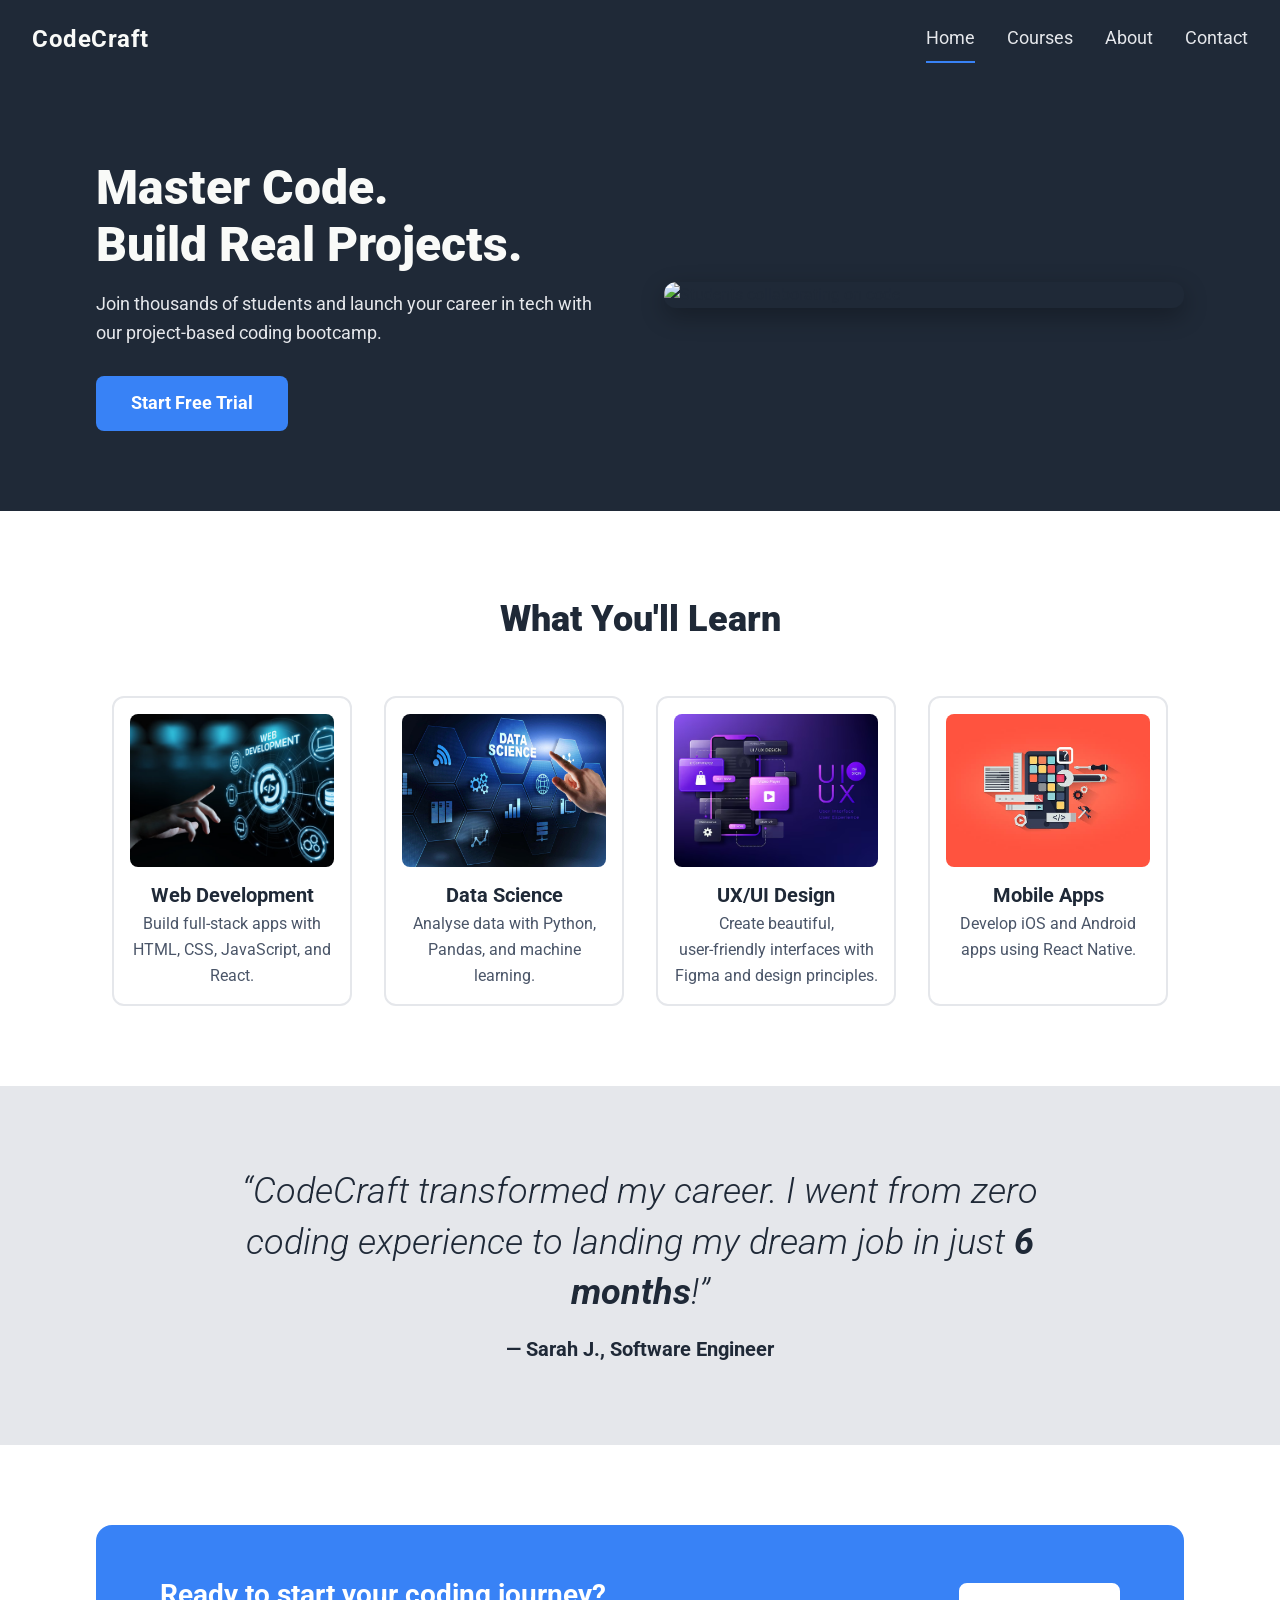
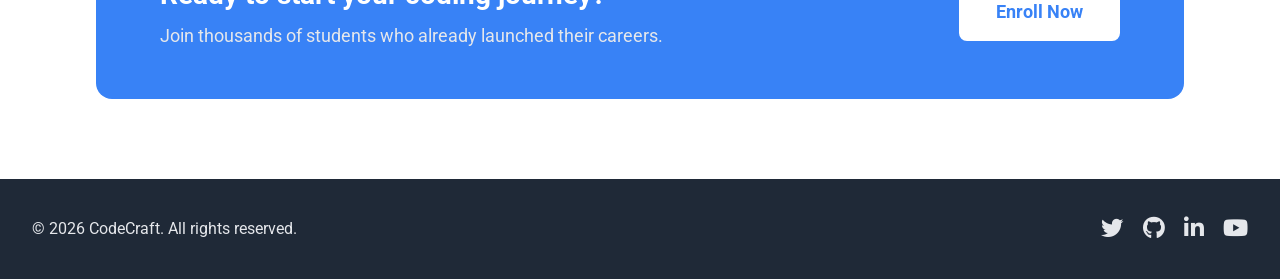
==== index.html @ 762e67e3 "Initial commit: base Code Craft website" ====
<!DOCTYPE html>
<html lang="en">
<head>
    <meta charset="UTF-8" />
    <meta name="viewport" content="width=device-width, initial-scale=1.0" />
    <title>CodeCraft – Master Code</title>
    <!-- Font Awesome (icons only) -->
    <link rel="stylesheet" href="https://cdnjs.cloudflare.com/ajax/libs/font-awesome/6.0.0-beta3/css/all.min.css" />
    <!-- External CSS -->
    <link rel="stylesheet" href="styles.css" />
</head>
<body>

    <!-- ========== HEADER (shared) ========== -->
    <header>
        <div class="logo">CodeCraft</div>

        <!-- CSS-only burger menu checkbox -->
        <input type="checkbox" id="nav-toggle" class="nav-toggle" />
        <label for="nav-toggle" class="nav-toggle-label">
            <i class="fas fa-bars"></i>
        </label>

        <nav class="nav-links">
            <a href="index.html" class="active">Home</a>
            <a href="courses.html">Courses</a>
            <a href="about.html">About</a>
            <a href="contact.html">Contact</a>
        </nav>
    </header>

    <main>
        <!-- ===== HERO ===== -->
        <section class="hero">
            <div class="hero-text">
                <h1>Master Code. <br />Build Real Projects.</h1>
                <p>
                    Join thousands of students and launch your career in tech with
                    our project-based coding bootcamp.
                </p>
                <a href="courses.html" class="btn btn-primary">Start Free Trial</a>
            </div>
            <div class="hero-image">
                <picture>
                    <source
                        media="(min-width: 1200px)"
                        srcset="https://picsum.photos/seed/code-hero/800/500?random=1"
                    />
                    <source
                        media="(min-width: 768px)"
                        srcset="https://picsum.photos/seed/code-hero/600/450?random=1"
                    />
                    <img
                        src="https://picsum.photos/seed/code-hero/400/350?random=1"
                        alt="Students collaborating on code"
                        loading="lazy"
                    />
                </picture>
            </div>
        </section>

        <!-- ===== INFO CARDS ===== -->
        <section class="info-cards">
            <h2>What You'll Learn</h2>
            <div class="cards-grid">
                <article class="card">
                    <figure>
                        <!-- UPDATED: Web Development -->
                        <img
                            src="images/Web Development.jpg"
                            alt="Web Development"
                            loading="lazy"
                        />
                        <figcaption>
                            <h3>Web Development</h3>
                            <p>Build full‑stack apps with HTML, CSS, JavaScript, and React.</p>
                        </figcaption>
                    </figure>
                </article>

                <article class="card">
                    <figure>
                        <!-- UPDATED: Data Science -->
                        <img
                            src="images/Data Science.jpg"
                            alt="Data Science"
                            loading="lazy"
                        />
                        <figcaption>
                            <h3>Data Science</h3>
                            <p>Analyse data with Python, Pandas, and machine learning.</p>
                        </figcaption>
                    </figure>
                </article>

                <article class="card">
                    <figure>
                        <!-- UPDATED: UX/UI Design -->
                        <img
                            src="images/UX UI Design.avif"
                            alt="UX/UI Design"
                            loading="lazy"
                        />
                        <figcaption>
                            <h3>UX/UI Design</h3>
                            <p>Create beautiful, user‑friendly interfaces with Figma and design principles.</p>
                        </figcaption>
                    </figure>
                </article>

                <article class="card">
                    <figure>
                        <!-- UPDATED: Mobile Apps -->
                        <img
                            src="images/Mobile Apps.jpg"
                            alt="Mobile Apps"
                            loading="lazy"
                        />
                        <figcaption>
                            <h3>Mobile Apps</h3>
                            <p>Develop iOS and Android apps using React Native.</p>
                        </figcaption>
                    </figure>
                </article>
            </div>
        </section>

        <!-- ===== QUOTE ===== -->
        <section class="quote">
            <blockquote>
                <p>
                    “CodeCraft transformed my career. I went from zero coding
                    experience to landing my dream job in just <strong>6 months</strong>!”
                </p>
                <cite>— Sarah J., Software Engineer</cite>
            </blockquote>
        </section>

        <!-- ===== CALL TO ACTION ===== -->
        <section class="cta">
            <div class="cta-box">
                <div class="cta-text">
                    <h3>Ready to start your coding journey?</h3>
                    <p>Join thousands of students who already launched their careers.</p>
                </div>
                <a href="courses.html" class="btn btn-secondary">Enroll Now</a>
            </div>
        </section>
    </main>

    <!-- ========== FOOTER (shared) ========== -->
    <footer>
        <p>&copy; 2026 CodeCraft. All rights reserved.</p>
        <div class="social-icons">
            <a href="#" aria-label="Twitter"><i class="fab fa-twitter"></i></a>
            <a href="#" aria-label="GitHub"><i class="fab fa-github"></i></a>
            <a href="#" aria-label="LinkedIn"><i class="fab fa-linkedin-in"></i></a>
            <a href="#" aria-label="YouTube"><i class="fab fa-youtube"></i></a>
        </div>
    </footer>

</body>
</html>
---- styles.css ----
/* ============================================
   IMPORTS & VARIABLES
   ============================================ */
@import url('https://fonts.googleapis.com/css2?family=Roboto:ital,wght@0,300;0,400;0,700;0,900;1,300&display=swap');

:root {
    --dark-bg: #1F2937;
    --hero-main: #F9FAF8;
    --hero-secondary: #E5E7EB;
    --header-logo: #F9FAF8;
    --button-color: #3882F6;
    --info-header: #1F2937;
    --quote-bg: #E5E7EB;
    --quote-text: #1F2937;
    --font-roboto: 'Roboto', sans-serif;
}

/* ============================================
   RESET & BASE
   ============================================ */
*,
*::before,
*::after {
    margin: 0;
    padding: 0;
    box-sizing: border-box;
}

html {
    scroll-behavior: smooth;
}

body {
    font-family: var(--font-roboto);
    background: #ffffff;
    color: var(--info-header);
    line-height: 1.6;
    overflow-x: hidden;
}

a {
    text-decoration: none;
    color: inherit;
}

img {
    max-width: 100%;
    height: auto;
    display: block;
}

/* ============================================
   HEADER & NAVIGATION
   ============================================ */
header {
    background: var(--dark-bg);
    padding: 1rem 2rem;
    display: flex;
    align-items: center;
    justify-content: space-between;
    flex-wrap: wrap;
    position: sticky;     
    top: 0;                
    z-index: 1000;          
}

.logo {
    font-size: 24px;
    font-weight: 700;
    color: var(--header-logo);
    letter-spacing: 0.5px;
}

/* ---- navigation links (desktop) ---- */
.nav-links {
    display: flex;
    align-items: center;
    gap: 2rem;
}

.nav-links a {
    font-size: 18px;
    color: var(--hero-secondary);
    font-weight: 400;
    padding: 0.5rem 0;
    border-bottom: 2px solid transparent;
    transition: border-color 0.2s ease;
}

.nav-links a:hover,
.nav-links a.active {
    border-bottom-color: var(--button-color);
}

/* ---- burger menu (hidden on desktop) ---- */
.nav-toggle {
    display: none;
}

.nav-toggle-label {
    display: none;
    font-size: 1.8rem;
    color: var(--hero-main);
    cursor: pointer;
}

/* ============================================
   BUTTONS
   ============================================ */
.btn {
    display: inline-block;
    font-family: var(--font-roboto);
    font-size: 18px;
    font-weight: 700;
    padding: 0.8rem 2.2rem;
    border-radius: 8px;
    border: none;
    cursor: pointer;
    transition: background 0.2s ease, transform 0.1s ease;
    text-align: center;
}

.btn-primary {
    background: var(--button-color);
    color: #ffffff;
}

.btn-primary:hover {
    background: #2b6fd1;
    transform: scale(1.02);
}

.btn-secondary {
    background: #ffffff;
    color: var(--button-color);
    border: 2px solid #ffffff;
}

.btn-secondary:hover {
    background: transparent;
    color: #ffffff;
    transform: scale(1.02);
}

/* ============================================
   HERO SECTION
   ============================================ */
.hero {
    background: var(--dark-bg);
    padding: 80px 2rem 4rem;    /* <-- changed from 4rem 2rem to 80px top */
    display: flex;
    align-items: center;
    justify-content: space-between;
    gap: 3rem;
    flex-wrap: wrap;
}

.hero-text {
    flex: 1 1 45%;
    min-width: 280px;
}

.hero-text h1 {
    font-size: 48px;
    font-weight: 900;
    color: var(--hero-main);
    line-height: 1.2;
    margin-bottom: 1rem;
}

.hero-text p {
    font-size: 18px;
    color: var(--hero-secondary);
    margin-bottom: 1.8rem;
    max-width: 550px;
}

.hero-image {
    flex: 1 1 45%;
    min-width: 280px;
}

.hero-image img {
    border-radius: 12px;
    box-shadow: 0 8px 24px rgba(0, 0, 0, 0.3);
    width: 100%;
    height: auto;
}

/* ============================================
   INFO CARDS
   ============================================ */
.info-cards {
    padding: 4rem 2rem;
    text-align: center;
}

.info-cards h2 {
    font-size: 36px;
    font-weight: 900;
    color: var(--info-header);
    margin-bottom: 3rem;
}

.cards-grid {
    display: flex;
    flex-wrap: wrap;
    justify-content: center;
    gap: 2rem;
    max-width: 1200px;
    margin: 0 auto;
}

.card {
    flex: 1 1 200px;
    max-width: 240px;
    border: 2px solid var(--hero-secondary);
    border-radius: 12px;
    padding: 1rem;
    background: #fff;
    transition: box-shadow 0.25s ease;
}

.card:hover {
    box-shadow: 0 8px 20px rgba(0, 0, 0, 0.08);
}

.card figure {
    display: flex;
    flex-direction: column;
    gap: 0.75rem;
}

.card img {
    border-radius: 8px;
    aspect-ratio: 4 / 3;
    object-fit: cover;
}

.card h3 {
    font-size: 20px;
    font-weight: 700;
    color: var(--info-header);
}

.card p {
    font-size: 16px;
    color: #4a5568;
}

/* ============================================
   QUOTE SECTION
   ============================================ */
.quote {
    background: var(--quote-bg);
    padding: 4rem 2rem;
    display: flex;
    justify-content: center;
}

.quote blockquote {
    max-width: 850px;
    text-align: center;
}

.quote blockquote p {
    font-size: 36px;
    font-weight: 300;
    font-style: italic;
    color: var(--quote-text);
    line-height: 1.4;
    margin-bottom: 1rem;
}

.quote blockquote cite {
    font-size: 20px;
    font-weight: 700;
    font-style: normal;
    color: var(--dark-bg);
}

/* ============================================
   CALL TO ACTION
   ============================================ */
.cta {
    padding: 4rem 2rem;
    display: flex;
    justify-content: center;
}

.cta-box {
    background: var(--button-color);
    max-width: 1100px;
    width: 100%;
    padding: 3rem 4rem;
    border-radius: 16px;
    display: flex;
    flex-wrap: wrap;
    align-items: center;
    justify-content: space-between;
    gap: 1.5rem;
}

.cta-text h3 {
    font-size: 28px;
    font-weight: 700;
    color: #ffffff;
    margin-bottom: 0.25rem;
}

.cta-text p {
    font-size: 18px;
    color: var(--hero-secondary);
}

/* ============================================
   FOOTER
   ============================================ */
footer {
    background: var(--dark-bg);
    padding: 2rem;
    display: flex;
    flex-wrap: wrap;
    align-items: center;
    justify-content: space-between;
    gap: 1rem;
    color: var(--hero-secondary);
    font-size: 16px;
}

footer .social-icons {
    display: flex;
    gap: 1.2rem;
    font-size: 1.4rem;
}

footer .social-icons a {
    color: var(--hero-secondary);
    transition: color 0.2s ease;
}

footer .social-icons a:hover {
    color: var(--button-color);
}

/* ============================================
   PAGE HERO (courses / about / contact)
   ============================================ */
.page-hero {
    background: var(--dark-bg);
    padding: 80px 2rem 4rem;    
    text-align: center;
    color: var(--hero-main);
}

.page-hero h1 {
    font-size: 42px;
    font-weight: 900;
    margin-bottom: 0.75rem;
}

.page-hero p {
    font-size: 20px;
    color: var(--hero-secondary);
    max-width: 650px;
    margin: 0 auto;
}

/* ============================================
   COURSES PAGE
   ============================================ */
.courses-list {
    max-width: 1200px;
    margin: 0 auto;
    padding: 3rem 2rem;
    display: flex;
    flex-direction: column;
    gap: 3rem;
}

.course-card {
    display: flex;
    flex-wrap: wrap;
    background: #f8fafc;
    border-radius: 16px;
    overflow: hidden;
    box-shadow: 0 4px 12px rgba(0, 0, 0, 0.06);
}

.course-image {
    flex: 1 1 300px;
    min-width: 240px;
}

.course-image img {
    width: 100%;
    height: 100%;
    object-fit: cover;
}

.course-info {
    flex: 2 1 400px;
    padding: 2rem;
    display: flex;
    flex-direction: column;
    gap: 0.75rem;
}

.course-info h2 {
    font-size: 28px;
    font-weight: 900;
    color: var(--info-header);
}

.course-info p {
    font-size: 18px;
    color: #4a5568;
}

.course-info ul {
    list-style: none;
    display: flex;
    gap: 1.5rem;
    flex-wrap: wrap;
    font-size: 16px;
    color: var(--dark-bg);
}

.course-info ul li i {
    margin-right: 0.4rem;
    color: var(--button-color);
}

.course-info .btn {
    align-self: flex-start;
}

/* ============================================
   ABOUT PAGE
   ============================================ */
.mission {
    max-width: 1200px;
    margin: 0 auto;
    padding: 4rem 2rem;
    display: flex;
    flex-wrap: wrap;
    align-items: center;
    gap: 3rem;
}

.mission-text {
    flex: 1 1 400px;
}

.mission-text h2 {
    font-size: 32px;
    font-weight: 900;
    margin-bottom: 1rem;
}

.mission-text p {
    font-size: 18px;
    margin-bottom: 1rem;
    color: #2d3748;
}

.mission-image {
    flex: 1 1 400px;
}

.mission-image img {
    border-radius: 16px;
    box-shadow: 0 8px 24px rgba(0, 0, 0, 0.1);
    width: 100%;
    height: auto;
}

/* ---- team ---- */
.team {
    padding: 4rem 2rem;
    text-align: center;
    background: #f8fafc;
}

.team h2 {
    font-size: 36px;
    font-weight: 900;
    margin-bottom: 3rem;
}

.team-grid {
    display: flex;
    flex-wrap: wrap;
    justify-content: center;
    gap: 2.5rem;
    max-width: 1200px;
    margin: 0 auto;
}

.team-member {
    flex: 1 1 220px;
    max-width: 260px;
    background: #fff;
    padding: 1.5rem 1rem;
    border-radius: 16px;
    box-shadow: 0 4px 12px rgba(0, 0, 0, 0.05);
}

.team-member img {
    border-radius: 50%;
    width: 140px;
    height: 140px;
    object-fit: cover;
    margin: 0 auto 1rem;
    border: 4px solid var(--button-color);
}

.team-member h3 {
    font-size: 22px;
    font-weight: 700;
}

.team-member .role {
    font-size: 16px;
    font-weight: 400;
    color: var(--button-color);
    margin-bottom: 0.5rem;
}

.team-member p {
    font-size: 16px;
    color: #4a5568;
}

/* ============================================
   CONTACT PAGE
   ============================================ */
.contact-form-section {
    max-width: 1100px;
    margin: 0 auto;
    padding: 4rem 2rem;
    display: flex;
    flex-wrap: wrap;
    gap: 4rem;
}

.contact-info {
    flex: 1 1 280px;
}

.contact-info h2 {
    font-size: 28px;
    font-weight: 900;
    margin-bottom: 1.5rem;
}

.contact-info p {
    font-size: 18px;
    margin-bottom: 0.75rem;
    display: flex;
    align-items: center;
    gap: 0.75rem;
}

.contact-info i {
    color: var(--button-color);
    font-size: 1.2rem;
    width: 1.8rem;
    text-align: center;
}

.contact-form {
    flex: 2 1 400px;
    display: flex;
    flex-direction: column;
    gap: 1.2rem;
}

.contact-form label {
    font-weight: 700;
    font-size: 18px;
}

.contact-form input,
.contact-form textarea {
    font-family: var(--font-roboto);
    font-size: 16px;
    padding: 0.8rem 1rem;
    border: 2px solid #d1d5db;
    border-radius: 8px;
    transition: border-color 0.2s ease;
}

.contact-form input:focus,
.contact-form textarea:focus {
    border-color: var(--button-color);
    outline: none;
}

.contact-form .btn {
    align-self: flex-start;
}

/* ============================================
   RESPONSIVE: TABLET & MOBILE
   ============================================ */

/* ---- tablet and below ---- */
@media (max-width: 768px) {
    /* --- burger menu --- */
    .nav-toggle-label {
        display: block;
    }

    .nav-links {
        display: none;
        flex-direction: column;
        width: 100%;
        padding: 1.5rem 0 0.5rem;
        gap: 0.5rem;
        border-top: 1px solid rgba(255, 255, 255, 0.1);
        margin-top: 1rem;
    }

    .nav-toggle:checked ~ .nav-links {
        display: flex;
    }

    .nav-links a {
        padding: 0.6rem 0;
        border-bottom: none;
        font-size: 20px;
    }

    .nav-links a:hover,
    .nav-links a.active {
        border-bottom: none;
        color: var(--button-color);
    }

    /* --- hero --- */
    .hero {
        flex-direction: column;
        text-align: center;
        padding: 2.5rem 1.5rem;
    }

    .hero-text h1 {
        font-size: 36px;
    }

    .hero-text p {
        margin-left: auto;
        margin-right: auto;
    }

    .hero-image {
        width: 100%;
    }

    /* --- cards --- */
    .cards-grid {
        gap: 1.5rem;
    }

    .card {
        flex: 1 1 160px;
        max-width: 200px;
    }

    /* --- quote --- */
    .quote blockquote p {
        font-size: 28px;
    }

    /* --- cta --- */
    .cta-box {
        flex-direction: column;
        text-align: center;
        padding: 2rem 1.5rem;
    }

    .cta-text h3 {
        font-size: 24px;
    }

    /* --- footer --- */
    footer {
        flex-direction: column;
        text-align: center;
    }

    /* --- courses --- */
    .course-card {
        flex-direction: column;
    }

    .course-info .btn {
        align-self: stretch;
        text-align: center;
    }

    /* --- mission --- */
    .mission {
        flex-direction: column;
        text-align: center;
    }

    /* --- contact --- */
    .contact-form-section {
        flex-direction: column;
        gap: 2rem;
    }

    .contact-form .btn {
        align-self: stretch;
        text-align: center;
    }

    .page-hero h1 {
        font-size: 32px;
    }
}

/* ---- small mobile (375px) ---- */
@media (max-width: 480px) {
    header {
        padding: 0.8rem 1rem;
    }

    .hero {
        padding: 2rem 1rem;
    }

    .hero-text h1 {
        font-size: 30px;
    }

    .hero-text p {
        font-size: 16px;
    }

    .info-cards h2 {
        font-size: 28px;
    }

    .card {
        flex: 1 1 100%;
        max-width: 280px;
    }

    .quote blockquote p {
        font-size: 22px;
    }

    .cta-box {
        padding: 1.5rem 1rem;
    }

    .cta-text h3 {
        font-size: 20px;
    }

    .course-info h2 {
        font-size: 22px;
    }

    .team-member {
        flex: 1 1 100%;
        max-width: 280px;
    }

    .contact-info h2 {
        font-size: 24px;
    }
}

/* ---- desktop fine-tuning (1200px+) ---- */
@media (min-width: 1200px) {
    .hero {
        padding: 5rem 6rem;
    }

    .info-cards {
        padding: 5rem 6rem;
    }

    .quote {
        padding: 5rem 6rem;
    }

    .cta {
        padding: 5rem 6rem;
    }
}
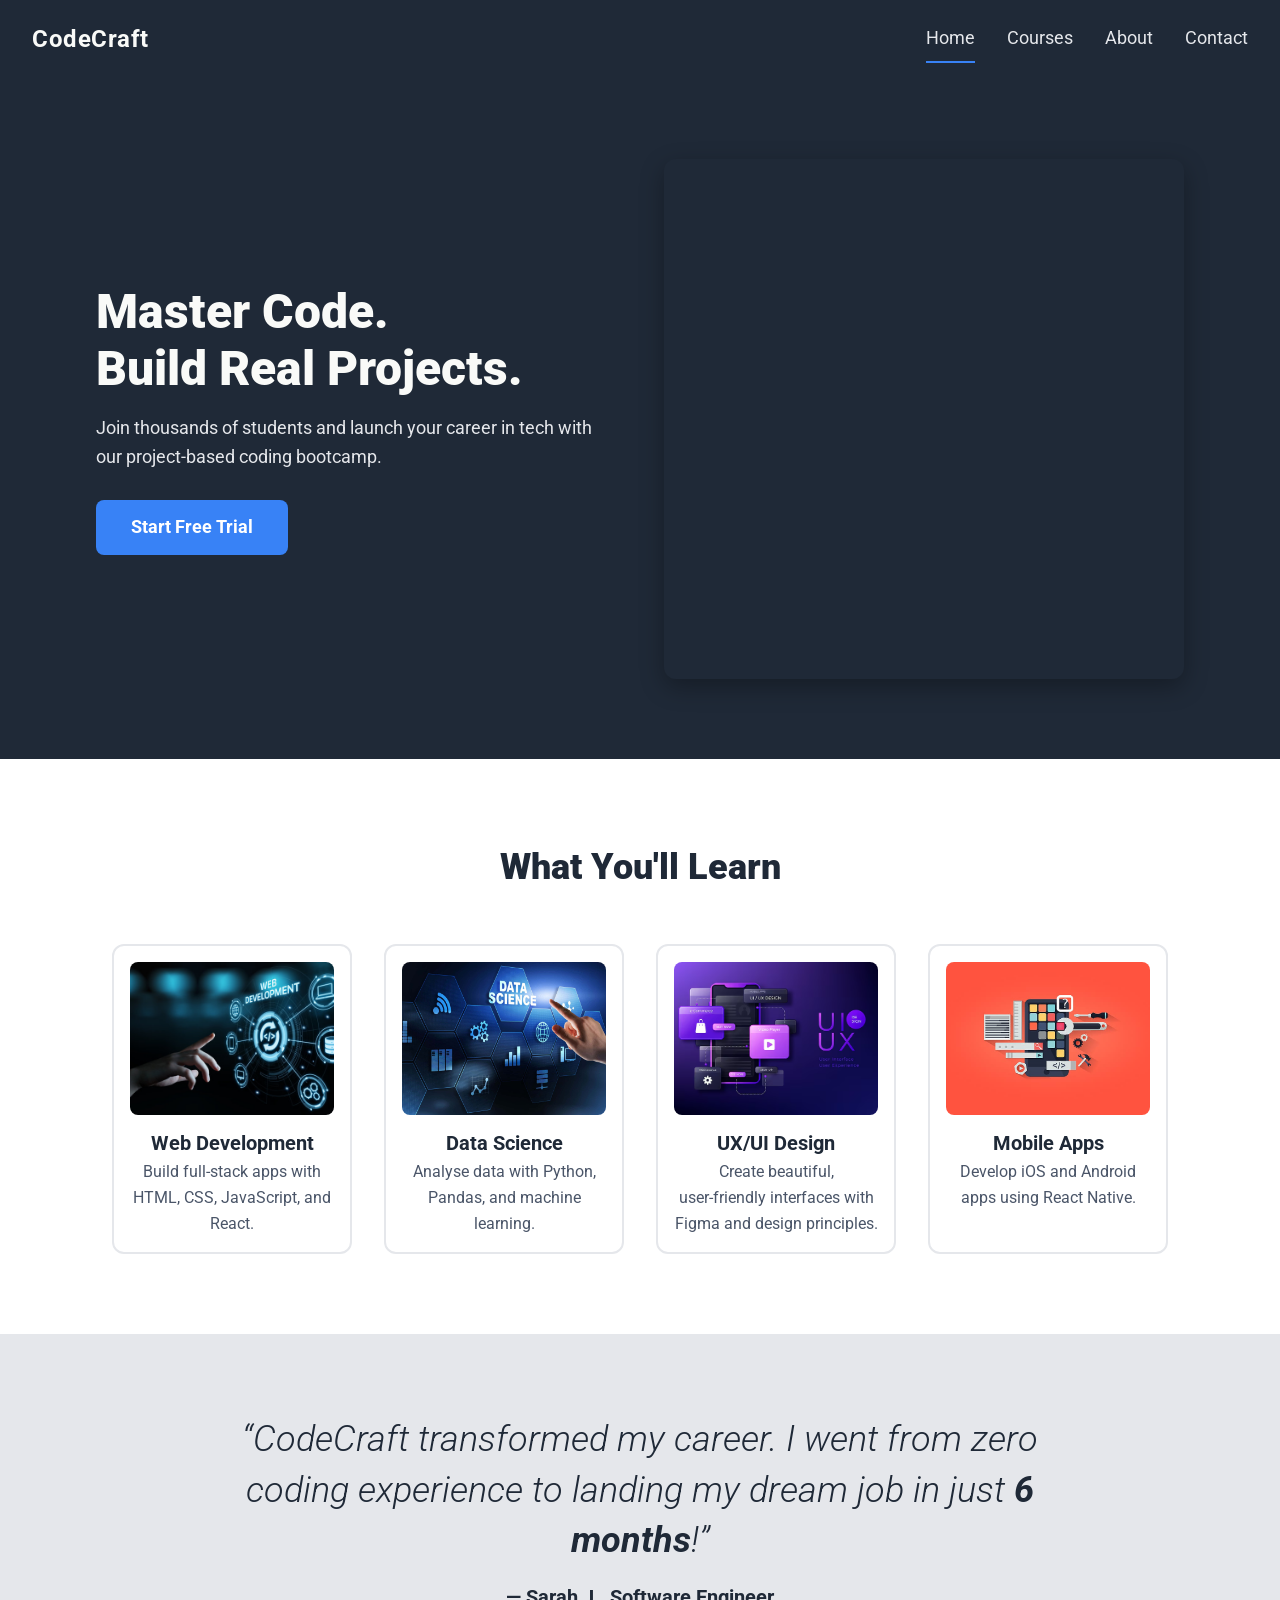
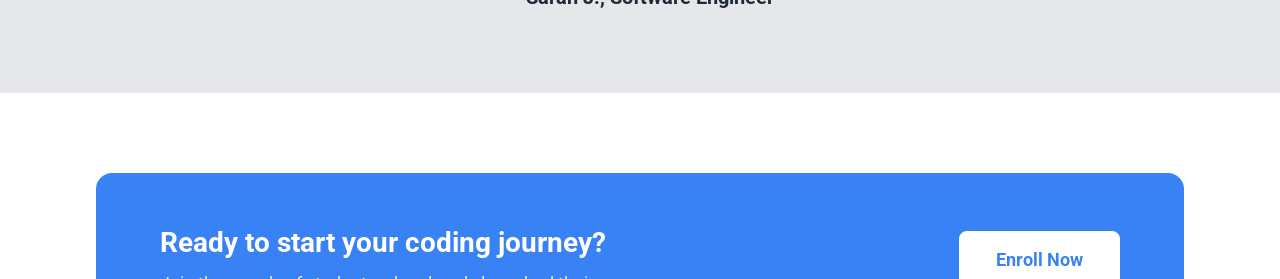
==== commit 5a451300: "fix: corrected formatting on the index and css  page" ====
--- a/index.html
+++ b/index.html
@@ -1,163 +1,171 @@
-<!DOCTYPE html>
+<!doctype html>
 <html lang="en">
-<head>
+  <head>
     <meta charset="UTF-8" />
     <meta name="viewport" content="width=device-width, initial-scale=1.0" />
     <title>CodeCraft – Master Code</title>
     <!-- Font Awesome (icons only) -->
-    <link rel="stylesheet" href="https://cdnjs.cloudflare.com/ajax/libs/font-awesome/6.0.0-beta3/css/all.min.css" />
+    <link
+      rel="stylesheet"
+      href="https://cdnjs.cloudflare.com/ajax/libs/font-awesome/6.0.0-beta3/css/all.min.css"
+    />
     <!-- External CSS -->
     <link rel="stylesheet" href="styles.css" />
-</head>
-<body>
-
+  </head>
+  <body>
     <!-- ========== HEADER (shared) ========== -->
     <header>
-        <div class="logo">CodeCraft</div>
+      <div class="logo">CodeCraft</div>
 
-        <!-- CSS-only burger menu checkbox -->
-        <input type="checkbox" id="nav-toggle" class="nav-toggle" />
-        <label for="nav-toggle" class="nav-toggle-label">
-            <i class="fas fa-bars"></i>
-        </label>
+      <!-- CSS-only burger menu checkbox -->
+      <input type="checkbox" id="nav-toggle" class="nav-toggle" />
+      <label for="nav-toggle" class="nav-toggle-label">
+        <i class="fas fa-bars"></i>
+      </label>
 
-        <nav class="nav-links">
-            <a href="index.html" class="active">Home</a>
-            <a href="courses.html">Courses</a>
-            <a href="about.html">About</a>
-            <a href="contact.html">Contact</a>
-        </nav>
+      <nav class="nav-links">
+        <a href="index.html" class="active">Home</a>
+        <a href="courses.html">Courses</a>
+        <a href="about.html">About</a>
+        <a href="contact.html">Contact</a>
+      </nav>
     </header>
 
     <main>
-        <!-- ===== HERO ===== -->
-        <section class="hero">
-            <div class="hero-text">
-                <h1>Master Code. <br />Build Real Projects.</h1>
+      <!-- ===== HERO ===== -->
+      <section class="hero">
+        <div class="hero-text">
+          <h1>Master Code. <br />Build Real Projects.</h1>
+          <p>
+            Join thousands of students and launch your career in tech with our
+            project-based coding bootcamp.
+          </p>
+          <a href="courses.html" class="btn btn-primary">Start Free Trial</a>
+        </div>
+        <div class="hero-image">
+          <picture>
+            <source
+              media="(min-width: 1200px)"
+              srcset="https://picsum.photos/seed/code-hero/800/500?random=1"
+            />
+            <source
+              media="(min-width: 768px)"
+              srcset="https://picsum.photos/seed/code-hero/600/450?random=1"
+            />
+            <img
+              src="https://picsum.photos/seed/code-hero/400/350?random=1"
+              alt="Students collaborating on code"
+              loading="lazy"
+            />
+          </picture>
+        </div>
+      </section>
+
+      <!-- ===== INFO CARDS ===== -->
+      <section class="info-cards">
+        <h2>What You'll Learn</h2>
+        <div class="cards-grid">
+          <article class="card">
+            <figure>
+              <!-- UPDATED: Web Development -->
+              <img
+                src="images/Web Development.jpg"
+                alt="Web Development"
+                loading="lazy"
+              />
+              <figcaption>
+                <h3>Web Development</h3>
                 <p>
-                    Join thousands of students and launch your career in tech with
-                    our project-based coding bootcamp.
+                  Build full‑stack apps with HTML, CSS, JavaScript, and React.
                 </p>
-                <a href="courses.html" class="btn btn-primary">Start Free Trial</a>
-            </div>
-            <div class="hero-image">
-                <picture>
-                    <source
-                        media="(min-width: 1200px)"
-                        srcset="https://picsum.photos/seed/code-hero/800/500?random=1"
-                    />
-                    <source
-                        media="(min-width: 768px)"
-                        srcset="https://picsum.photos/seed/code-hero/600/450?random=1"
-                    />
-                    <img
-                        src="https://picsum.photos/seed/code-hero/400/350?random=1"
-                        alt="Students collaborating on code"
-                        loading="lazy"
-                    />
-                </picture>
-            </div>
-        </section>
+              </figcaption>
+            </figure>
+          </article>
 
-        <!-- ===== INFO CARDS ===== -->
-        <section class="info-cards">
-            <h2>What You'll Learn</h2>
-            <div class="cards-grid">
-                <article class="card">
-                    <figure>
-                        <!-- UPDATED: Web Development -->
-                        <img
-                            src="images/Web Development.jpg"
-                            alt="Web Development"
-                            loading="lazy"
-                        />
-                        <figcaption>
-                            <h3>Web Development</h3>
-                            <p>Build full‑stack apps with HTML, CSS, JavaScript, and React.</p>
-                        </figcaption>
-                    </figure>
-                </article>
+          <article class="card">
+            <figure>
+              <!-- UPDATED: Data Science -->
+              <img
+                src="images/Data Science.jpg"
+                alt="Data Science"
+                loading="lazy"
+              />
+              <figcaption>
+                <h3>Data Science</h3>
+                <p>Analyse data with Python, Pandas, and machine learning.</p>
+              </figcaption>
+            </figure>
+          </article>
 
-                <article class="card">
-                    <figure>
-                        <!-- UPDATED: Data Science -->
-                        <img
-                            src="images/Data Science.jpg"
-                            alt="Data Science"
-                            loading="lazy"
-                        />
-                        <figcaption>
-                            <h3>Data Science</h3>
-                            <p>Analyse data with Python, Pandas, and machine learning.</p>
-                        </figcaption>
-                    </figure>
-                </article>
+          <article class="card">
+            <figure>
+              <!-- UPDATED: UX/UI Design -->
+              <img
+                src="images/UX UI Design.avif"
+                alt="UX/UI Design"
+                loading="lazy"
+              />
+              <figcaption>
+                <h3>UX/UI Design</h3>
+                <p>
+                  Create beautiful, user‑friendly interfaces with Figma and
+                  design principles.
+                </p>
+              </figcaption>
+            </figure>
+          </article>
 
-                <article class="card">
-                    <figure>
-                        <!-- UPDATED: UX/UI Design -->
-                        <img
-                            src="images/UX UI Design.avif"
-                            alt="UX/UI Design"
-                            loading="lazy"
-                        />
-                        <figcaption>
-                            <h3>UX/UI Design</h3>
-                            <p>Create beautiful, user‑friendly interfaces with Figma and design principles.</p>
-                        </figcaption>
-                    </figure>
-                </article>
+          <article class="card">
+            <figure>
+              <!-- UPDATED: Mobile Apps -->
+              <img
+                src="images/Mobile Apps.jpg"
+                alt="Mobile Apps"
+                loading="lazy"
+              />
+              <figcaption>
+                <h3>Mobile Apps</h3>
+                <p>Develop iOS and Android apps using React Native.</p>
+              </figcaption>
+            </figure>
+          </article>
+        </div>
+      </section>
 
-                <article class="card">
-                    <figure>
-                        <!-- UPDATED: Mobile Apps -->
-                        <img
-                            src="images/Mobile Apps.jpg"
-                            alt="Mobile Apps"
-                            loading="lazy"
-                        />
-                        <figcaption>
-                            <h3>Mobile Apps</h3>
-                            <p>Develop iOS and Android apps using React Native.</p>
-                        </figcaption>
-                    </figure>
-                </article>
-            </div>
-        </section>
+      <!-- ===== QUOTE ===== -->
+      <section class="quote">
+        <blockquote>
+          <p>
+            “CodeCraft transformed my career. I went from zero coding experience
+            to landing my dream job in just <strong>6 months</strong>!”
+          </p>
+          <cite>— Sarah J., Software Engineer</cite>
+        </blockquote>
+      </section>
 
-        <!-- ===== QUOTE ===== -->
-        <section class="quote">
-            <blockquote>
-                <p>
-                    “CodeCraft transformed my career. I went from zero coding
-                    experience to landing my dream job in just <strong>6 months</strong>!”
-                </p>
-                <cite>— Sarah J., Software Engineer</cite>
-            </blockquote>
-        </section>
-
-        <!-- ===== CALL TO ACTION ===== -->
-        <section class="cta">
-            <div class="cta-box">
-                <div class="cta-text">
-                    <h3>Ready to start your coding journey?</h3>
-                    <p>Join thousands of students who already launched their careers.</p>
-                </div>
-                <a href="courses.html" class="btn btn-secondary">Enroll Now</a>
-            </div>
-        </section>
+      <!-- ===== CALL TO ACTION ===== -->
+      <section class="cta">
+        <div class="cta-box">
+          <div class="cta-text">
+            <h3>Ready to start your coding journey?</h3>
+            <p>
+              Join thousands of students who already launched their careers.
+            </p>
+          </div>
+          <a href="courses.html" class="btn btn-secondary">Enroll Now</a>
+        </div>
+      </section>
     </main>
 
     <!-- ========== FOOTER (shared) ========== -->
     <footer>
-        <p>&copy; 2026 CodeCraft. All rights reserved.</p>
-        <div class="social-icons">
-            <a href="#" aria-label="Twitter"><i class="fab fa-twitter"></i></a>
-            <a href="#" aria-label="GitHub"><i class="fab fa-github"></i></a>
-            <a href="#" aria-label="LinkedIn"><i class="fab fa-linkedin-in"></i></a>
-            <a href="#" aria-label="YouTube"><i class="fab fa-youtube"></i></a>
-        </div>
+      <p>&copy; 2026 CodeCraft. All rights reserved.</p>
+      <div class="social-icons">
+        <a href="#" aria-label="Twitter"><i class="fab fa-twitter"></i></a>
+        <a href="#" aria-label="GitHub"><i class="fab fa-github"></i></a>
+        <a href="#" aria-label="LinkedIn"><i class="fab fa-linkedin-in"></i></a>
+        <a href="#" aria-label="YouTube"><i class="fab fa-youtube"></i></a>
+      </div>
     </footer>
-
-</body>
-</html>+  </body>
+</html>
--- a/styles.css
+++ b/styles.css
@@ -1,18 +1,18 @@
 /* ============================================
    IMPORTS & VARIABLES
    ============================================ */
-@import url('https://fonts.googleapis.com/css2?family=Roboto:ital,wght@0,300;0,400;0,700;0,900;1,300&display=swap');
+@import url("https://fonts.googleapis.com/css2?family=Roboto:ital,wght@0,300;0,400;0,700;0,900;1,300&display=swap");
 
 :root {
-    --dark-bg: #1F2937;
-    --hero-main: #F9FAF8;
-    --hero-secondary: #E5E7EB;
-    --header-logo: #F9FAF8;
-    --button-color: #3882F6;
-    --info-header: #1F2937;
-    --quote-bg: #E5E7EB;
-    --quote-text: #1F2937;
-    --font-roboto: 'Roboto', sans-serif;
+  --dark-bg: #1f2937;
+  --hero-main: #f9faf8;
+  --hero-secondary: #e5e7eb;
+  --header-logo: #f9faf8;
+  --button-color: #3882f6;
+  --info-header: #1f2937;
+  --quote-bg: #e5e7eb;
+  --quote-text: #1f2937;
+  --font-roboto: "Roboto", sans-serif;
 }
 
 /* ============================================
@@ -21,584 +21,586 @@
 *,
 *::before,
 *::after {
-    margin: 0;
-    padding: 0;
-    box-sizing: border-box;
+  margin: 0;
+  padding: 0;
+  box-sizing: border-box;
 }
 
 html {
-    scroll-behavior: smooth;
+  scroll-behavior: smooth;
 }
 
 body {
-    font-family: var(--font-roboto);
-    background: #ffffff;
-    color: var(--info-header);
-    line-height: 1.6;
-    overflow-x: hidden;
+  font-family: var(--font-roboto);
+  background: #ffffff;
+  color: var(--info-header);
+  line-height: 1.6;
+  overflow-x: hidden;
 }
 
 a {
-    text-decoration: none;
-    color: inherit;
+  text-decoration: none;
+  color: inherit;
 }
 
 img {
-    max-width: 100%;
-    height: auto;
-    display: block;
+  max-width: 100%;
+  height: auto;
+  display: block;
 }
 
 /* ============================================
    HEADER & NAVIGATION
    ============================================ */
 header {
-    background: var(--dark-bg);
-    padding: 1rem 2rem;
-    display: flex;
-    align-items: center;
-    justify-content: space-between;
-    flex-wrap: wrap;
-    position: sticky;     
-    top: 0;                
-    z-index: 1000;          
+  background: var(--dark-bg);
+  padding: 1rem 2rem;
+  display: flex;
+  align-items: center;
+  justify-content: space-between;
+  flex-wrap: wrap;
+  position: sticky;
+  top: 0;
+  z-index: 1000;
 }
 
 .logo {
-    font-size: 24px;
-    font-weight: 700;
-    color: var(--header-logo);
-    letter-spacing: 0.5px;
+  font-size: 24px;
+  font-weight: 700;
+  color: var(--header-logo);
+  letter-spacing: 0.5px;
 }
 
 /* ---- navigation links (desktop) ---- */
 .nav-links {
-    display: flex;
-    align-items: center;
-    gap: 2rem;
+  display: flex;
+  align-items: center;
+  gap: 2rem;
 }
 
 .nav-links a {
-    font-size: 18px;
-    color: var(--hero-secondary);
-    font-weight: 400;
-    padding: 0.5rem 0;
-    border-bottom: 2px solid transparent;
-    transition: border-color 0.2s ease;
+  font-size: 18px;
+  color: var(--hero-secondary);
+  font-weight: 400;
+  padding: 0.5rem 0;
+  border-bottom: 2px solid transparent;
+  transition: border-color 0.2s ease;
 }
 
 .nav-links a:hover,
 .nav-links a.active {
-    border-bottom-color: var(--button-color);
+  border-bottom-color: var(--button-color);
 }
 
 /* ---- burger menu (hidden on desktop) ---- */
 .nav-toggle {
-    display: none;
+  display: none;
 }
 
 .nav-toggle-label {
-    display: none;
-    font-size: 1.8rem;
-    color: var(--hero-main);
-    cursor: pointer;
+  display: none;
+  font-size: 1.8rem;
+  color: var(--hero-main);
+  cursor: pointer;
 }
 
 /* ============================================
    BUTTONS
    ============================================ */
 .btn {
-    display: inline-block;
-    font-family: var(--font-roboto);
-    font-size: 18px;
-    font-weight: 700;
-    padding: 0.8rem 2.2rem;
-    border-radius: 8px;
-    border: none;
-    cursor: pointer;
-    transition: background 0.2s ease, transform 0.1s ease;
-    text-align: center;
+  display: inline-block;
+  font-family: var(--font-roboto);
+  font-size: 18px;
+  font-weight: 700;
+  padding: 0.8rem 2.2rem;
+  border-radius: 8px;
+  border: none;
+  cursor: pointer;
+  transition:
+    background 0.2s ease,
+    transform 0.1s ease;
+  text-align: center;
 }
 
 .btn-primary {
-    background: var(--button-color);
-    color: #ffffff;
+  background: var(--button-color);
+  color: #ffffff;
 }
 
 .btn-primary:hover {
-    background: #2b6fd1;
-    transform: scale(1.02);
+  background: #2b6fd1;
+  transform: scale(1.02);
 }
 
 .btn-secondary {
-    background: #ffffff;
-    color: var(--button-color);
-    border: 2px solid #ffffff;
+  background: #ffffff;
+  color: var(--button-color);
+  border: 2px solid #ffffff;
 }
 
 .btn-secondary:hover {
-    background: transparent;
-    color: #ffffff;
-    transform: scale(1.02);
+  background: transparent;
+  color: #ffffff;
+  transform: scale(1.02);
 }
 
 /* ============================================
    HERO SECTION
    ============================================ */
 .hero {
-    background: var(--dark-bg);
-    padding: 80px 2rem 4rem;    /* <-- changed from 4rem 2rem to 80px top */
-    display: flex;
-    align-items: center;
-    justify-content: space-between;
-    gap: 3rem;
-    flex-wrap: wrap;
+  background: var(--dark-bg);
+  padding: 80px 2rem 4rem; /* <-- changed from 4rem 2rem to 80px top */
+  display: flex;
+  align-items: center;
+  justify-content: space-between;
+  gap: 3rem;
+  flex-wrap: wrap;
 }
 
 .hero-text {
-    flex: 1 1 45%;
-    min-width: 280px;
+  flex: 1 1 45%;
+  min-width: 280px;
 }
 
 .hero-text h1 {
-    font-size: 48px;
-    font-weight: 900;
-    color: var(--hero-main);
-    line-height: 1.2;
-    margin-bottom: 1rem;
+  font-size: 48px;
+  font-weight: 900;
+  color: var(--hero-main);
+  line-height: 1.2;
+  margin-bottom: 1rem;
 }
 
 .hero-text p {
-    font-size: 18px;
-    color: var(--hero-secondary);
-    margin-bottom: 1.8rem;
-    max-width: 550px;
+  font-size: 18px;
+  color: var(--hero-secondary);
+  margin-bottom: 1.8rem;
+  max-width: 550px;
 }
 
 .hero-image {
-    flex: 1 1 45%;
-    min-width: 280px;
+  flex: 1 1 45%;
+  min-width: 280px;
 }
 
 .hero-image img {
-    border-radius: 12px;
-    box-shadow: 0 8px 24px rgba(0, 0, 0, 0.3);
-    width: 100%;
-    height: auto;
+  border-radius: 12px;
+  box-shadow: 0 8px 24px rgba(0, 0, 0, 0.3);
+  width: 100%;
+  height: auto;
 }
 
 /* ============================================
    INFO CARDS
    ============================================ */
 .info-cards {
-    padding: 4rem 2rem;
-    text-align: center;
+  padding: 4rem 2rem;
+  text-align: center;
 }
 
 .info-cards h2 {
-    font-size: 36px;
-    font-weight: 900;
-    color: var(--info-header);
-    margin-bottom: 3rem;
+  font-size: 36px;
+  font-weight: 900;
+  color: var(--info-header);
+  margin-bottom: 3rem;
 }
 
 .cards-grid {
-    display: flex;
-    flex-wrap: wrap;
-    justify-content: center;
-    gap: 2rem;
-    max-width: 1200px;
-    margin: 0 auto;
+  display: flex;
+  flex-wrap: wrap;
+  justify-content: center;
+  gap: 2rem;
+  max-width: 1200px;
+  margin: 0 auto;
 }
 
 .card {
-    flex: 1 1 200px;
-    max-width: 240px;
-    border: 2px solid var(--hero-secondary);
-    border-radius: 12px;
-    padding: 1rem;
-    background: #fff;
-    transition: box-shadow 0.25s ease;
+  flex: 1 1 200px;
+  max-width: 240px;
+  border: 2px solid var(--hero-secondary);
+  border-radius: 12px;
+  padding: 1rem;
+  background: #fff;
+  transition: box-shadow 0.25s ease;
 }
 
 .card:hover {
-    box-shadow: 0 8px 20px rgba(0, 0, 0, 0.08);
+  box-shadow: 0 8px 20px rgba(0, 0, 0, 0.08);
 }
 
 .card figure {
-    display: flex;
-    flex-direction: column;
-    gap: 0.75rem;
+  display: flex;
+  flex-direction: column;
+  gap: 0.75rem;
 }
 
 .card img {
-    border-radius: 8px;
-    aspect-ratio: 4 / 3;
-    object-fit: cover;
+  border-radius: 8px;
+  aspect-ratio: 4 / 3;
+  object-fit: cover;
 }
 
 .card h3 {
-    font-size: 20px;
-    font-weight: 700;
-    color: var(--info-header);
+  font-size: 20px;
+  font-weight: 700;
+  color: var(--info-header);
 }
 
 .card p {
-    font-size: 16px;
-    color: #4a5568;
+  font-size: 16px;
+  color: #4a5568;
 }
 
 /* ============================================
    QUOTE SECTION
    ============================================ */
 .quote {
-    background: var(--quote-bg);
-    padding: 4rem 2rem;
-    display: flex;
-    justify-content: center;
+  background: var(--quote-bg);
+  padding: 4rem 2rem;
+  display: flex;
+  justify-content: center;
 }
 
 .quote blockquote {
-    max-width: 850px;
-    text-align: center;
+  max-width: 850px;
+  text-align: center;
 }
 
 .quote blockquote p {
-    font-size: 36px;
-    font-weight: 300;
-    font-style: italic;
-    color: var(--quote-text);
-    line-height: 1.4;
-    margin-bottom: 1rem;
+  font-size: 36px;
+  font-weight: 300;
+  font-style: italic;
+  color: var(--quote-text);
+  line-height: 1.4;
+  margin-bottom: 1rem;
 }
 
 .quote blockquote cite {
-    font-size: 20px;
-    font-weight: 700;
-    font-style: normal;
-    color: var(--dark-bg);
+  font-size: 20px;
+  font-weight: 700;
+  font-style: normal;
+  color: var(--dark-bg);
 }
 
 /* ============================================
    CALL TO ACTION
    ============================================ */
 .cta {
-    padding: 4rem 2rem;
-    display: flex;
-    justify-content: center;
+  padding: 4rem 2rem;
+  display: flex;
+  justify-content: center;
 }
 
 .cta-box {
-    background: var(--button-color);
-    max-width: 1100px;
-    width: 100%;
-    padding: 3rem 4rem;
-    border-radius: 16px;
-    display: flex;
-    flex-wrap: wrap;
-    align-items: center;
-    justify-content: space-between;
-    gap: 1.5rem;
+  background: var(--button-color);
+  max-width: 1100px;
+  width: 100%;
+  padding: 3rem 4rem;
+  border-radius: 16px;
+  display: flex;
+  flex-wrap: wrap;
+  align-items: center;
+  justify-content: space-between;
+  gap: 1.5rem;
 }
 
 .cta-text h3 {
-    font-size: 28px;
-    font-weight: 700;
-    color: #ffffff;
-    margin-bottom: 0.25rem;
+  font-size: 28px;
+  font-weight: 700;
+  color: #ffffff;
+  margin-bottom: 0.25rem;
 }
 
 .cta-text p {
-    font-size: 18px;
-    color: var(--hero-secondary);
+  font-size: 18px;
+  color: var(--hero-secondary);
 }
 
 /* ============================================
    FOOTER
    ============================================ */
 footer {
-    background: var(--dark-bg);
-    padding: 2rem;
-    display: flex;
-    flex-wrap: wrap;
-    align-items: center;
-    justify-content: space-between;
-    gap: 1rem;
-    color: var(--hero-secondary);
-    font-size: 16px;
+  background: var(--dark-bg);
+  padding: 2rem;
+  display: flex;
+  flex-wrap: wrap;
+  align-items: center;
+  justify-content: space-between;
+  gap: 1rem;
+  color: var(--hero-secondary);
+  font-size: 16px;
 }
 
 footer .social-icons {
-    display: flex;
-    gap: 1.2rem;
-    font-size: 1.4rem;
+  display: flex;
+  gap: 1.2rem;
+  font-size: 1.4rem;
 }
 
 footer .social-icons a {
-    color: var(--hero-secondary);
-    transition: color 0.2s ease;
+  color: var(--hero-secondary);
+  transition: color 0.2s ease;
 }
 
 footer .social-icons a:hover {
-    color: var(--button-color);
+  color: var(--button-color);
 }
 
 /* ============================================
    PAGE HERO (courses / about / contact)
    ============================================ */
 .page-hero {
-    background: var(--dark-bg);
-    padding: 80px 2rem 4rem;    
-    text-align: center;
-    color: var(--hero-main);
+  background: var(--dark-bg);
+  padding: 80px 2rem 4rem;
+  text-align: center;
+  color: var(--hero-main);
 }
 
 .page-hero h1 {
-    font-size: 42px;
-    font-weight: 900;
-    margin-bottom: 0.75rem;
+  font-size: 42px;
+  font-weight: 900;
+  margin-bottom: 0.75rem;
 }
 
 .page-hero p {
-    font-size: 20px;
-    color: var(--hero-secondary);
-    max-width: 650px;
-    margin: 0 auto;
+  font-size: 20px;
+  color: var(--hero-secondary);
+  max-width: 650px;
+  margin: 0 auto;
 }
 
 /* ============================================
    COURSES PAGE
    ============================================ */
 .courses-list {
-    max-width: 1200px;
-    margin: 0 auto;
-    padding: 3rem 2rem;
-    display: flex;
-    flex-direction: column;
-    gap: 3rem;
+  max-width: 1200px;
+  margin: 0 auto;
+  padding: 3rem 2rem;
+  display: flex;
+  flex-direction: column;
+  gap: 3rem;
 }
 
 .course-card {
-    display: flex;
-    flex-wrap: wrap;
-    background: #f8fafc;
-    border-radius: 16px;
-    overflow: hidden;
-    box-shadow: 0 4px 12px rgba(0, 0, 0, 0.06);
+  display: flex;
+  flex-wrap: wrap;
+  background: #f8fafc;
+  border-radius: 16px;
+  overflow: hidden;
+  box-shadow: 0 4px 12px rgba(0, 0, 0, 0.06);
 }
 
 .course-image {
-    flex: 1 1 300px;
-    min-width: 240px;
+  flex: 1 1 300px;
+  min-width: 240px;
 }
 
 .course-image img {
-    width: 100%;
-    height: 100%;
-    object-fit: cover;
+  width: 100%;
+  height: 100%;
+  object-fit: cover;
 }
 
 .course-info {
-    flex: 2 1 400px;
-    padding: 2rem;
-    display: flex;
-    flex-direction: column;
-    gap: 0.75rem;
+  flex: 2 1 400px;
+  padding: 2rem;
+  display: flex;
+  flex-direction: column;
+  gap: 0.75rem;
 }
 
 .course-info h2 {
-    font-size: 28px;
-    font-weight: 900;
-    color: var(--info-header);
+  font-size: 28px;
+  font-weight: 900;
+  color: var(--info-header);
 }
 
 .course-info p {
-    font-size: 18px;
-    color: #4a5568;
+  font-size: 18px;
+  color: #4a5568;
 }
 
 .course-info ul {
-    list-style: none;
-    display: flex;
-    gap: 1.5rem;
-    flex-wrap: wrap;
-    font-size: 16px;
-    color: var(--dark-bg);
+  list-style: none;
+  display: flex;
+  gap: 1.5rem;
+  flex-wrap: wrap;
+  font-size: 16px;
+  color: var(--dark-bg);
 }
 
 .course-info ul li i {
-    margin-right: 0.4rem;
-    color: var(--button-color);
+  margin-right: 0.4rem;
+  color: var(--button-color);
 }
 
 .course-info .btn {
-    align-self: flex-start;
+  align-self: flex-start;
 }
 
 /* ============================================
    ABOUT PAGE
    ============================================ */
 .mission {
-    max-width: 1200px;
-    margin: 0 auto;
-    padding: 4rem 2rem;
-    display: flex;
-    flex-wrap: wrap;
-    align-items: center;
-    gap: 3rem;
+  max-width: 1200px;
+  margin: 0 auto;
+  padding: 4rem 2rem;
+  display: flex;
+  flex-wrap: wrap;
+  align-items: center;
+  gap: 3rem;
 }
 
 .mission-text {
-    flex: 1 1 400px;
+  flex: 1 1 400px;
 }
 
 .mission-text h2 {
-    font-size: 32px;
-    font-weight: 900;
-    margin-bottom: 1rem;
+  font-size: 32px;
+  font-weight: 900;
+  margin-bottom: 1rem;
 }
 
 .mission-text p {
-    font-size: 18px;
-    margin-bottom: 1rem;
-    color: #2d3748;
+  font-size: 18px;
+  margin-bottom: 1rem;
+  color: #2d3748;
 }
 
 .mission-image {
-    flex: 1 1 400px;
+  flex: 1 1 400px;
 }
 
 .mission-image img {
-    border-radius: 16px;
-    box-shadow: 0 8px 24px rgba(0, 0, 0, 0.1);
-    width: 100%;
-    height: auto;
+  border-radius: 16px;
+  box-shadow: 0 8px 24px rgba(0, 0, 0, 0.1);
+  width: 100%;
+  height: auto;
 }
 
 /* ---- team ---- */
 .team {
-    padding: 4rem 2rem;
-    text-align: center;
-    background: #f8fafc;
+  padding: 4rem 2rem;
+  text-align: center;
+  background: #f8fafc;
 }
 
 .team h2 {
-    font-size: 36px;
-    font-weight: 900;
-    margin-bottom: 3rem;
+  font-size: 36px;
+  font-weight: 900;
+  margin-bottom: 3rem;
 }
 
 .team-grid {
-    display: flex;
-    flex-wrap: wrap;
-    justify-content: center;
-    gap: 2.5rem;
-    max-width: 1200px;
-    margin: 0 auto;
+  display: flex;
+  flex-wrap: wrap;
+  justify-content: center;
+  gap: 2.5rem;
+  max-width: 1200px;
+  margin: 0 auto;
 }
 
 .team-member {
-    flex: 1 1 220px;
-    max-width: 260px;
-    background: #fff;
-    padding: 1.5rem 1rem;
-    border-radius: 16px;
-    box-shadow: 0 4px 12px rgba(0, 0, 0, 0.05);
+  flex: 1 1 220px;
+  max-width: 260px;
+  background: #fff;
+  padding: 1.5rem 1rem;
+  border-radius: 16px;
+  box-shadow: 0 4px 12px rgba(0, 0, 0, 0.05);
 }
 
 .team-member img {
-    border-radius: 50%;
-    width: 140px;
-    height: 140px;
-    object-fit: cover;
-    margin: 0 auto 1rem;
-    border: 4px solid var(--button-color);
+  border-radius: 50%;
+  width: 140px;
+  height: 140px;
+  object-fit: cover;
+  margin: 0 auto 1rem;
+  border: 4px solid var(--button-color);
 }
 
 .team-member h3 {
-    font-size: 22px;
-    font-weight: 700;
+  font-size: 22px;
+  font-weight: 700;
 }
 
 .team-member .role {
-    font-size: 16px;
-    font-weight: 400;
-    color: var(--button-color);
-    margin-bottom: 0.5rem;
+  font-size: 16px;
+  font-weight: 400;
+  color: var(--button-color);
+  margin-bottom: 0.5rem;
 }
 
 .team-member p {
-    font-size: 16px;
-    color: #4a5568;
+  font-size: 16px;
+  color: #4a5568;
 }
 
 /* ============================================
    CONTACT PAGE
    ============================================ */
 .contact-form-section {
-    max-width: 1100px;
-    margin: 0 auto;
-    padding: 4rem 2rem;
-    display: flex;
-    flex-wrap: wrap;
-    gap: 4rem;
+  max-width: 1100px;
+  margin: 0 auto;
+  padding: 4rem 2rem;
+  display: flex;
+  flex-wrap: wrap;
+  gap: 4rem;
 }
 
 .contact-info {
-    flex: 1 1 280px;
+  flex: 1 1 280px;
 }
 
 .contact-info h2 {
-    font-size: 28px;
-    font-weight: 900;
-    margin-bottom: 1.5rem;
+  font-size: 28px;
+  font-weight: 900;
+  margin-bottom: 1.5rem;
 }
 
 .contact-info p {
-    font-size: 18px;
-    margin-bottom: 0.75rem;
-    display: flex;
-    align-items: center;
-    gap: 0.75rem;
+  font-size: 18px;
+  margin-bottom: 0.75rem;
+  display: flex;
+  align-items: center;
+  gap: 0.75rem;
 }
 
 .contact-info i {
-    color: var(--button-color);
-    font-size: 1.2rem;
-    width: 1.8rem;
-    text-align: center;
+  color: var(--button-color);
+  font-size: 1.2rem;
+  width: 1.8rem;
+  text-align: center;
 }
 
 .contact-form {
-    flex: 2 1 400px;
-    display: flex;
-    flex-direction: column;
-    gap: 1.2rem;
+  flex: 2 1 400px;
+  display: flex;
+  flex-direction: column;
+  gap: 1.2rem;
 }
 
 .contact-form label {
-    font-weight: 700;
-    font-size: 18px;
+  font-weight: 700;
+  font-size: 18px;
 }
 
 .contact-form input,
 .contact-form textarea {
-    font-family: var(--font-roboto);
-    font-size: 16px;
-    padding: 0.8rem 1rem;
-    border: 2px solid #d1d5db;
-    border-radius: 8px;
-    transition: border-color 0.2s ease;
+  font-family: var(--font-roboto);
+  font-size: 16px;
+  padding: 0.8rem 1rem;
+  border: 2px solid #d1d5db;
+  border-radius: 8px;
+  transition: border-color 0.2s ease;
 }
 
 .contact-form input:focus,
 .contact-form textarea:focus {
-    border-color: var(--button-color);
-    outline: none;
+  border-color: var(--button-color);
+  outline: none;
 }
 
 .contact-form .btn {
-    align-self: flex-start;
+  align-self: flex-start;
 }
 
 /* ============================================
@@ -607,189 +609,189 @@
 
 /* ---- tablet and below ---- */
 @media (max-width: 768px) {
-    /* --- burger menu --- */
-    .nav-toggle-label {
-        display: block;
-    }
-
-    .nav-links {
-        display: none;
-        flex-direction: column;
-        width: 100%;
-        padding: 1.5rem 0 0.5rem;
-        gap: 0.5rem;
-        border-top: 1px solid rgba(255, 255, 255, 0.1);
-        margin-top: 1rem;
-    }
-
-    .nav-toggle:checked ~ .nav-links {
-        display: flex;
-    }
-
-    .nav-links a {
-        padding: 0.6rem 0;
-        border-bottom: none;
-        font-size: 20px;
-    }
-
-    .nav-links a:hover,
-    .nav-links a.active {
-        border-bottom: none;
-        color: var(--button-color);
-    }
-
-    /* --- hero --- */
-    .hero {
-        flex-direction: column;
-        text-align: center;
-        padding: 2.5rem 1.5rem;
-    }
-
-    .hero-text h1 {
-        font-size: 36px;
-    }
-
-    .hero-text p {
-        margin-left: auto;
-        margin-right: auto;
-    }
-
-    .hero-image {
-        width: 100%;
-    }
-
-    /* --- cards --- */
-    .cards-grid {
-        gap: 1.5rem;
-    }
-
-    .card {
-        flex: 1 1 160px;
-        max-width: 200px;
-    }
-
-    /* --- quote --- */
-    .quote blockquote p {
-        font-size: 28px;
-    }
-
-    /* --- cta --- */
-    .cta-box {
-        flex-direction: column;
-        text-align: center;
-        padding: 2rem 1.5rem;
-    }
-
-    .cta-text h3 {
-        font-size: 24px;
-    }
-
-    /* --- footer --- */
-    footer {
-        flex-direction: column;
-        text-align: center;
-    }
-
-    /* --- courses --- */
-    .course-card {
-        flex-direction: column;
-    }
-
-    .course-info .btn {
-        align-self: stretch;
-        text-align: center;
-    }
-
-    /* --- mission --- */
-    .mission {
-        flex-direction: column;
-        text-align: center;
-    }
-
-    /* --- contact --- */
-    .contact-form-section {
-        flex-direction: column;
-        gap: 2rem;
-    }
-
-    .contact-form .btn {
-        align-self: stretch;
-        text-align: center;
-    }
-
-    .page-hero h1 {
-        font-size: 32px;
-    }
+  /* --- burger menu --- */
+  .nav-toggle-label {
+    display: block;
+  }
+
+  .nav-links {
+    display: none;
+    flex-direction: column;
+    width: 100%;
+    padding: 1.5rem 0 0.5rem;
+    gap: 0.5rem;
+    border-top: 1px solid rgba(255, 255, 255, 0.1);
+    margin-top: 1rem;
+  }
+
+  .nav-toggle:checked ~ .nav-links {
+    display: flex;
+  }
+
+  .nav-links a {
+    padding: 0.6rem 0;
+    border-bottom: none;
+    font-size: 20px;
+  }
+
+  .nav-links a:hover,
+  .nav-links a.active {
+    border-bottom: none;
+    color: var(--button-color);
+  }
+
+  /* --- hero --- */
+  .hero {
+    flex-direction: column;
+    text-align: center;
+    padding: 2.5rem 1.5rem;
+  }
+
+  .hero-text h1 {
+    font-size: 36px;
+  }
+
+  .hero-text p {
+    margin-left: auto;
+    margin-right: auto;
+  }
+
+  .hero-image {
+    width: 100%;
+  }
+
+  /* --- cards --- */
+  .cards-grid {
+    gap: 1.5rem;
+  }
+
+  .card {
+    flex: 1 1 160px;
+    max-width: 200px;
+  }
+
+  /* --- quote --- */
+  .quote blockquote p {
+    font-size: 28px;
+  }
+
+  /* --- cta --- */
+  .cta-box {
+    flex-direction: column;
+    text-align: center;
+    padding: 2rem 1.5rem;
+  }
+
+  .cta-text h3 {
+    font-size: 24px;
+  }
+
+  /* --- footer --- */
+  footer {
+    flex-direction: column;
+    text-align: center;
+  }
+
+  /* --- courses --- */
+  .course-card {
+    flex-direction: column;
+  }
+
+  .course-info .btn {
+    align-self: stretch;
+    text-align: center;
+  }
+
+  /* --- mission --- */
+  .mission {
+    flex-direction: column;
+    text-align: center;
+  }
+
+  /* --- contact --- */
+  .contact-form-section {
+    flex-direction: column;
+    gap: 2rem;
+  }
+
+  .contact-form .btn {
+    align-self: stretch;
+    text-align: center;
+  }
+
+  .page-hero h1 {
+    font-size: 32px;
+  }
 }
 
 /* ---- small mobile (375px) ---- */
 @media (max-width: 480px) {
-    header {
-        padding: 0.8rem 1rem;
-    }
-
-    .hero {
-        padding: 2rem 1rem;
-    }
-
-    .hero-text h1 {
-        font-size: 30px;
-    }
-
-    .hero-text p {
-        font-size: 16px;
-    }
-
-    .info-cards h2 {
-        font-size: 28px;
-    }
-
-    .card {
-        flex: 1 1 100%;
-        max-width: 280px;
-    }
-
-    .quote blockquote p {
-        font-size: 22px;
-    }
-
-    .cta-box {
-        padding: 1.5rem 1rem;
-    }
-
-    .cta-text h3 {
-        font-size: 20px;
-    }
-
-    .course-info h2 {
-        font-size: 22px;
-    }
-
-    .team-member {
-        flex: 1 1 100%;
-        max-width: 280px;
-    }
-
-    .contact-info h2 {
-        font-size: 24px;
-    }
+  header {
+    padding: 0.8rem 1rem;
+  }
+
+  .hero {
+    padding: 2rem 1rem;
+  }
+
+  .hero-text h1 {
+    font-size: 30px;
+  }
+
+  .hero-text p {
+    font-size: 16px;
+  }
+
+  .info-cards h2 {
+    font-size: 28px;
+  }
+
+  .card {
+    flex: 1 1 100%;
+    max-width: 280px;
+  }
+
+  .quote blockquote p {
+    font-size: 22px;
+  }
+
+  .cta-box {
+    padding: 1.5rem 1rem;
+  }
+
+  .cta-text h3 {
+    font-size: 20px;
+  }
+
+  .course-info h2 {
+    font-size: 22px;
+  }
+
+  .team-member {
+    flex: 1 1 100%;
+    max-width: 280px;
+  }
+
+  .contact-info h2 {
+    font-size: 24px;
+  }
 }
 
 /* ---- desktop fine-tuning (1200px+) ---- */
 @media (min-width: 1200px) {
-    .hero {
-        padding: 5rem 6rem;
-    }
-
-    .info-cards {
-        padding: 5rem 6rem;
-    }
-
-    .quote {
-        padding: 5rem 6rem;
-    }
-
-    .cta {
-        padding: 5rem 6rem;
-    }
-}+  .hero {
+    padding: 5rem 6rem;
+  }
+
+  .info-cards {
+    padding: 5rem 6rem;
+  }
+
+  .quote {
+    padding: 5rem 6rem;
+  }
+
+  .cta {
+    padding: 5rem 6rem;
+  }
+}
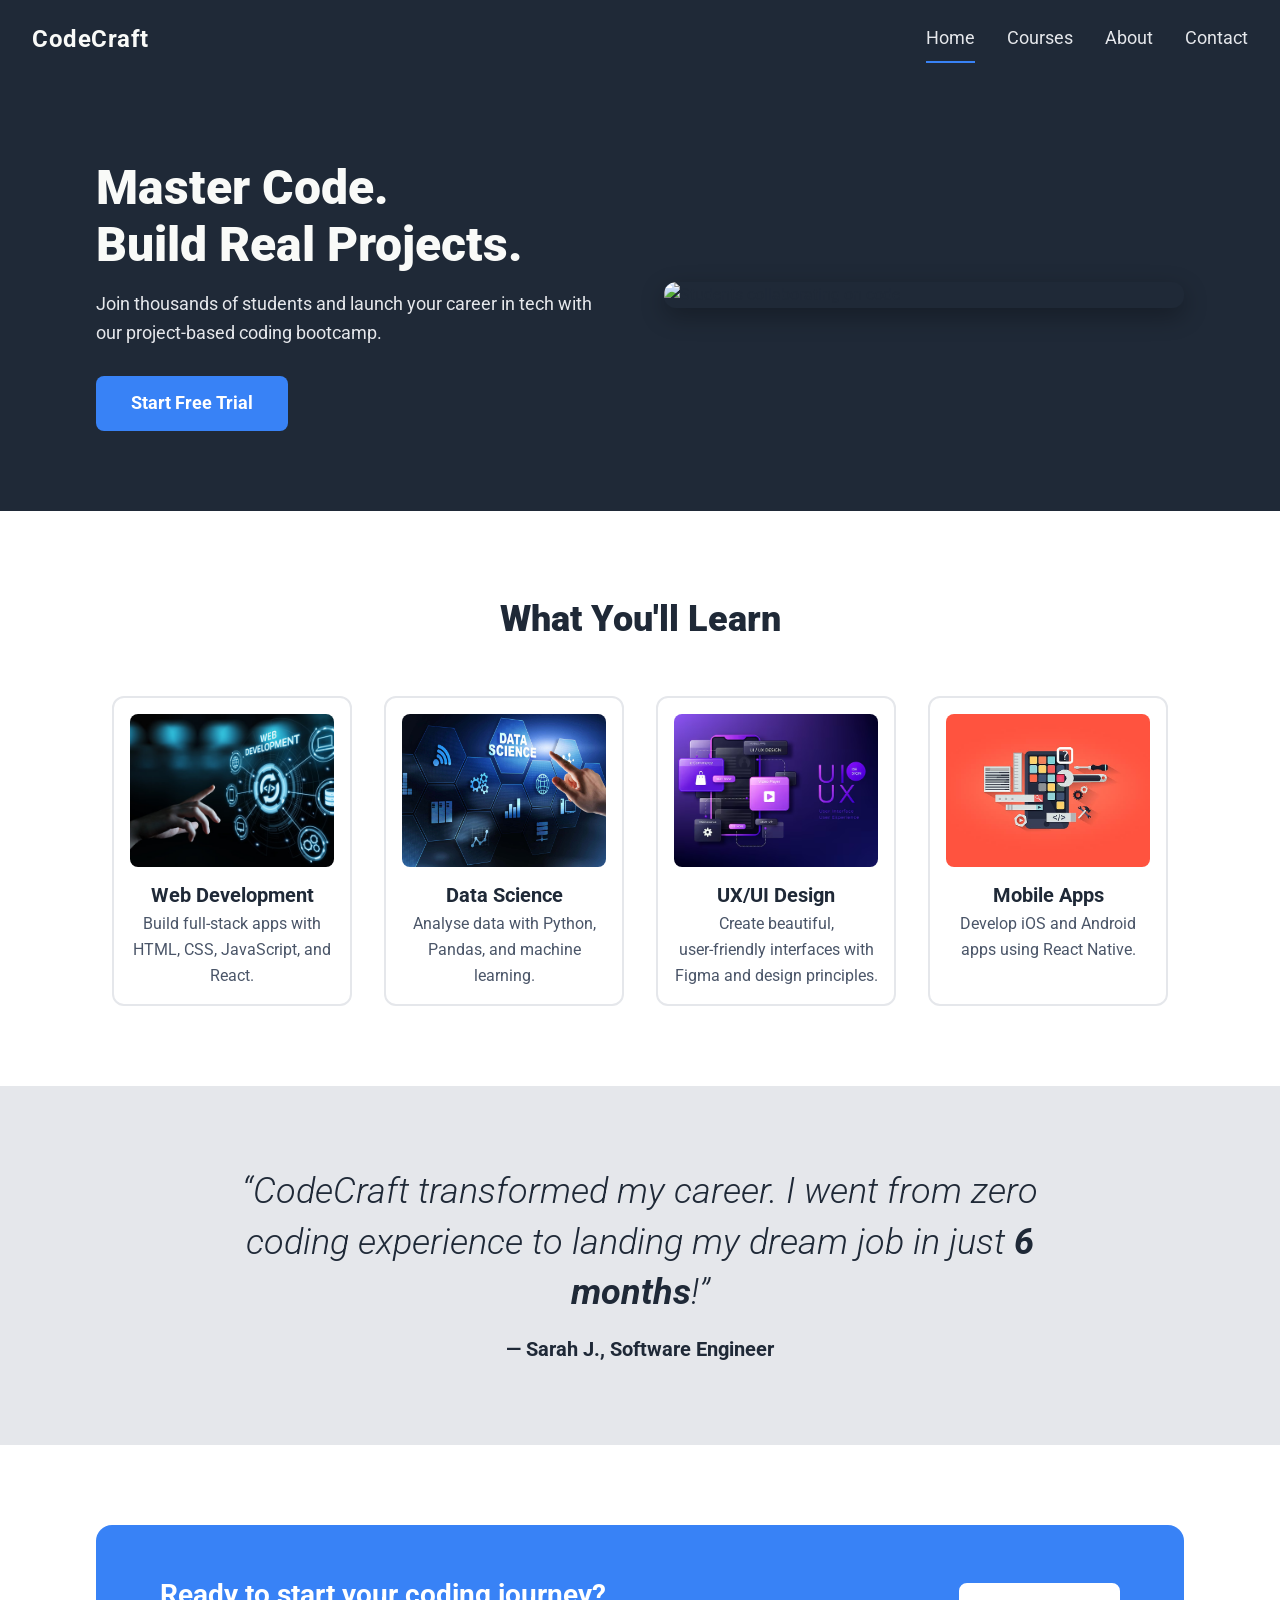
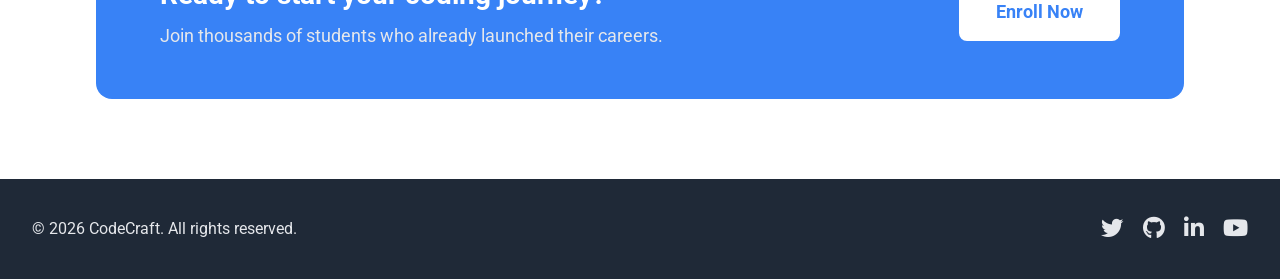
==== commit ed59f4ba: "made logo clickable" ====
--- a/index.html
+++ b/index.html
@@ -15,7 +15,7 @@
   <body>
     <!-- ========== HEADER (shared) ========== -->
     <header>
-      <div class="logo">CodeCraft</div>
+      <a href="index.html" class="logo">CodeCraft</a>
 
       <!-- CSS-only burger menu checkbox -->
       <input type="checkbox" id="nav-toggle" class="nav-toggle" />
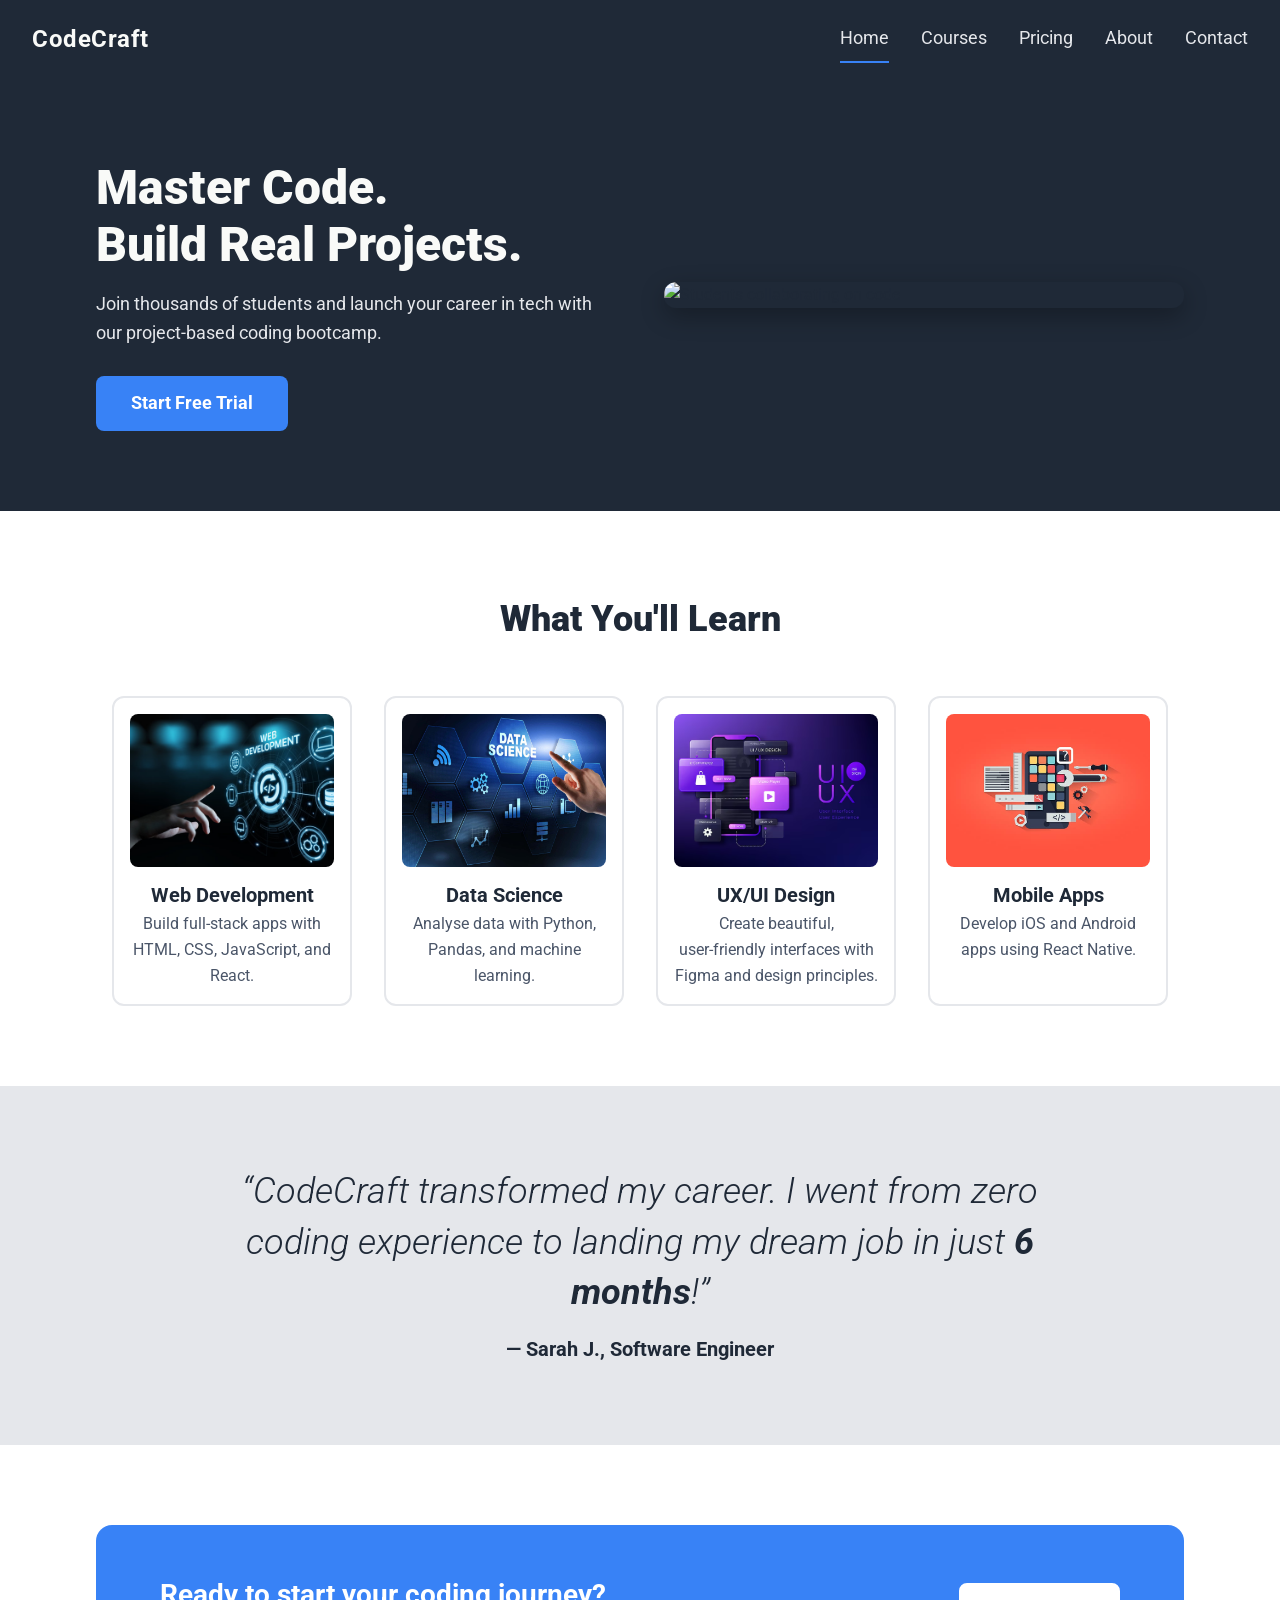
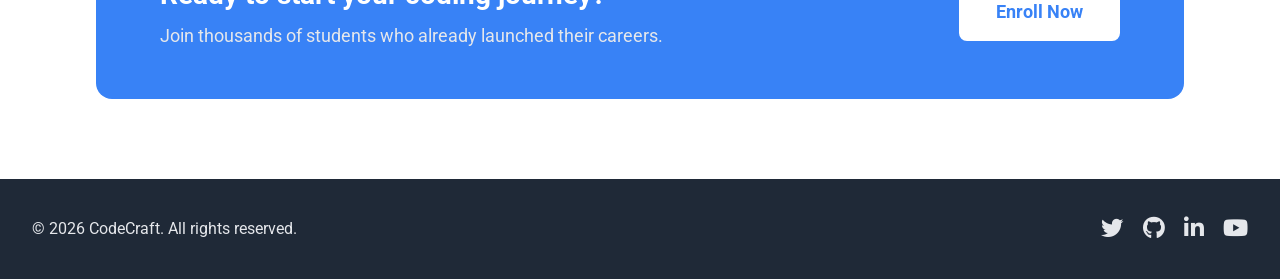
==== commit df3e67b7: "Added pricing page and updated site navigation - Added pricing.html with plan cards, FAQ, and CTA  -" ====
--- a/index.html
+++ b/index.html
@@ -15,7 +15,7 @@
   <body>
     <!-- ========== HEADER (shared) ========== -->
     <header>
-      <a href="index.html" class="logo">CodeCraft</a>
+      <div class="logo">CodeCraft</div>
 
       <!-- CSS-only burger menu checkbox -->
       <input type="checkbox" id="nav-toggle" class="nav-toggle" />
@@ -26,6 +26,7 @@
       <nav class="nav-links">
         <a href="index.html" class="active">Home</a>
         <a href="courses.html">Courses</a>
+        <a href="pricing.html">Pricing</a>
         <a href="about.html">About</a>
         <a href="contact.html">Contact</a>
       </nav>
--- a/styles.css
+++ b/styles.css
@@ -52,7 +52,7 @@
 /* ============================================
    HEADER & NAVIGATION
    ============================================ */
-header {
+body > header {
   background: var(--dark-bg);
   padding: 1rem 2rem;
   display: flex;
@@ -604,6 +604,258 @@
 }
 
 /* ============================================
+   PRICING PAGE
+   ============================================ */
+.pricing-plans {
+  max-width: 1200px;
+  margin: 0 auto;
+  padding: 4rem 2rem;
+  text-align: center;
+}
+
+.pricing-plans h2 {
+  font-size: 36px;
+  font-weight: 900;
+  color: var(--info-header);
+  margin-bottom: 3rem;
+  scroll-margin-top: 5rem;
+}
+
+.pricing-cards {
+  display: flex;
+  flex-wrap: wrap;
+  justify-content: center;
+  gap: 2rem;
+  align-items: stretch;
+}
+
+.pricing-card {
+  flex: 1 1 280px;
+  max-width: 340px;
+  display: flex;
+  flex-direction: column;
+  gap: 1.5rem;
+  padding: 2rem 1.5rem;
+  background: #fff;
+  border: 2px solid var(--hero-secondary);
+  border-radius: 16px;
+  text-align: left;
+  position: relative;
+  transition: box-shadow 0.25s ease;
+}
+
+.pricing-card:hover {
+  box-shadow: 0 8px 24px rgba(0, 0, 0, 0.08);
+}
+
+.pricing-card--featured {
+  border-color: var(--button-color);
+  box-shadow: 0 8px 24px rgba(56, 130, 246, 0.15);
+}
+
+.featured-badge {
+  position: absolute;
+  top: -0.75rem;
+  left: 50%;
+  transform: translateX(-50%);
+  background: var(--button-color);
+  color: #ffffff;
+  font-size: 14px;
+  font-weight: 700;
+  padding: 0.35rem 1rem;
+  border-radius: 999px;
+  white-space: nowrap;
+}
+
+.pricing-card header {
+  display: block;
+  background: none;
+  padding: 0;
+  position: static;
+}
+
+.pricing-card header h3 {
+  font-size: 24px;
+  font-weight: 900;
+  color: var(--info-header);
+  margin-bottom: 0.5rem;
+}
+
+.pricing-card .price {
+  margin-bottom: 0.5rem;
+}
+
+.pricing-card .amount {
+  font-size: 42px;
+  font-weight: 900;
+  color: var(--button-color);
+}
+
+.pricing-card .period {
+  font-size: 18px;
+  color: #4a5568;
+}
+
+.pricing-card .plan-tagline {
+  font-size: 16px;
+  color: #4a5568;
+}
+
+.pricing-card ul {
+  list-style: none;
+  display: flex;
+  flex-direction: column;
+  gap: 0.75rem;
+  flex-grow: 1;
+  font-size: 16px;
+  color: var(--dark-bg);
+}
+
+.pricing-card ul li i {
+  color: var(--button-color);
+  margin-right: 0.5rem;
+  width: 1rem;
+  text-align: center;
+}
+
+.pricing-card .btn {
+  align-self: stretch;
+  text-align: center;
+}
+
+.pricing-value {
+  max-width: 1200px;
+  margin: 0 auto;
+  padding: 4rem 2rem;
+  display: flex;
+  flex-wrap: wrap;
+  align-items: center;
+  gap: 3rem;
+  background: #f8fafc;
+}
+
+.pricing-value-text {
+  flex: 1 1 400px;
+}
+
+.pricing-value-text h2 {
+  font-size: 32px;
+  font-weight: 900;
+  margin-bottom: 1rem;
+}
+
+.pricing-value-text > p {
+  font-size: 18px;
+  color: #2d3748;
+  margin-bottom: 1.5rem;
+}
+
+.value-list {
+  list-style: none;
+  display: flex;
+  flex-direction: column;
+  gap: 0.75rem;
+  font-size: 18px;
+  color: var(--dark-bg);
+}
+
+.value-list li {
+  display: flex;
+  align-items: center;
+  gap: 0.75rem;
+}
+
+.value-list i {
+  color: var(--button-color);
+  font-size: 1.2rem;
+  width: 1.8rem;
+  text-align: center;
+}
+
+.pricing-value-image {
+  flex: 1 1 400px;
+  display: flex;
+  flex-direction: column;
+  gap: 0.75rem;
+}
+
+.pricing-value-image img {
+  border-radius: 16px;
+  box-shadow: 0 8px 24px rgba(0, 0, 0, 0.1);
+  width: 100%;
+  height: auto;
+  object-fit: cover;
+  aspect-ratio: 4 / 3;
+}
+
+.pricing-value-image figcaption {
+  font-size: 16px;
+  color: #4a5568;
+  text-align: center;
+  font-style: italic;
+}
+
+.pricing-faq {
+  max-width: 800px;
+  margin: 0 auto;
+  padding: 4rem 2rem;
+  text-align: center;
+}
+
+.pricing-faq h2 {
+  font-size: 36px;
+  font-weight: 900;
+  color: var(--info-header);
+  margin-bottom: 2rem;
+}
+
+.faq-list {
+  display: flex;
+  flex-direction: column;
+  gap: 1rem;
+  text-align: left;
+}
+
+.faq-list details {
+  border: 2px solid var(--hero-secondary);
+  border-radius: 12px;
+  padding: 1rem 1.25rem;
+  background: #fff;
+}
+
+.faq-list summary {
+  font-size: 18px;
+  font-weight: 700;
+  color: var(--info-header);
+  cursor: pointer;
+  list-style: none;
+}
+
+.faq-list summary::-webkit-details-marker {
+  display: none;
+}
+
+.faq-list summary::after {
+  content: "+";
+  float: right;
+  font-size: 1.4rem;
+  font-weight: 400;
+  color: var(--button-color);
+}
+
+.faq-list details[open] summary::after {
+  content: "−";
+}
+
+.faq-list details p {
+  font-size: 16px;
+  color: #4a5568;
+  margin-top: 0.75rem;
+  padding-top: 0.75rem;
+  border-top: 1px solid var(--hero-secondary);
+}
+
+/* ============================================
    RESPONSIVE: TABLET & MOBILE
    ============================================ */
 
@@ -719,6 +971,20 @@
     text-align: center;
   }
 
+  /* --- pricing --- */
+  .pricing-value {
+    flex-direction: column;
+    text-align: center;
+  }
+
+  .value-list li {
+    justify-content: center;
+  }
+
+  .pricing-card {
+    max-width: 100%;
+  }
+
   .page-hero h1 {
     font-size: 32px;
   }
@@ -726,7 +992,7 @@
 
 /* ---- small mobile (375px) ---- */
 @media (max-width: 480px) {
-  header {
+  body > header {
     padding: 0.8rem 1rem;
   }
 
@@ -774,6 +1040,19 @@
 
   .contact-info h2 {
     font-size: 24px;
+  }
+
+  .pricing-plans h2,
+  .pricing-faq h2 {
+    font-size: 28px;
+  }
+
+  .pricing-card .amount {
+    font-size: 36px;
+  }
+
+  .pricing-value-text h2 {
+    font-size: 26px;
   }
 }
 
@@ -794,4 +1073,11 @@
   .cta {
     padding: 5rem 6rem;
   }
-}
+
+  .pricing-plans,
+  .pricing-value,
+  .pricing-faq {
+    padding-left: 6rem;
+    padding-right: 6rem;
+  }
+}
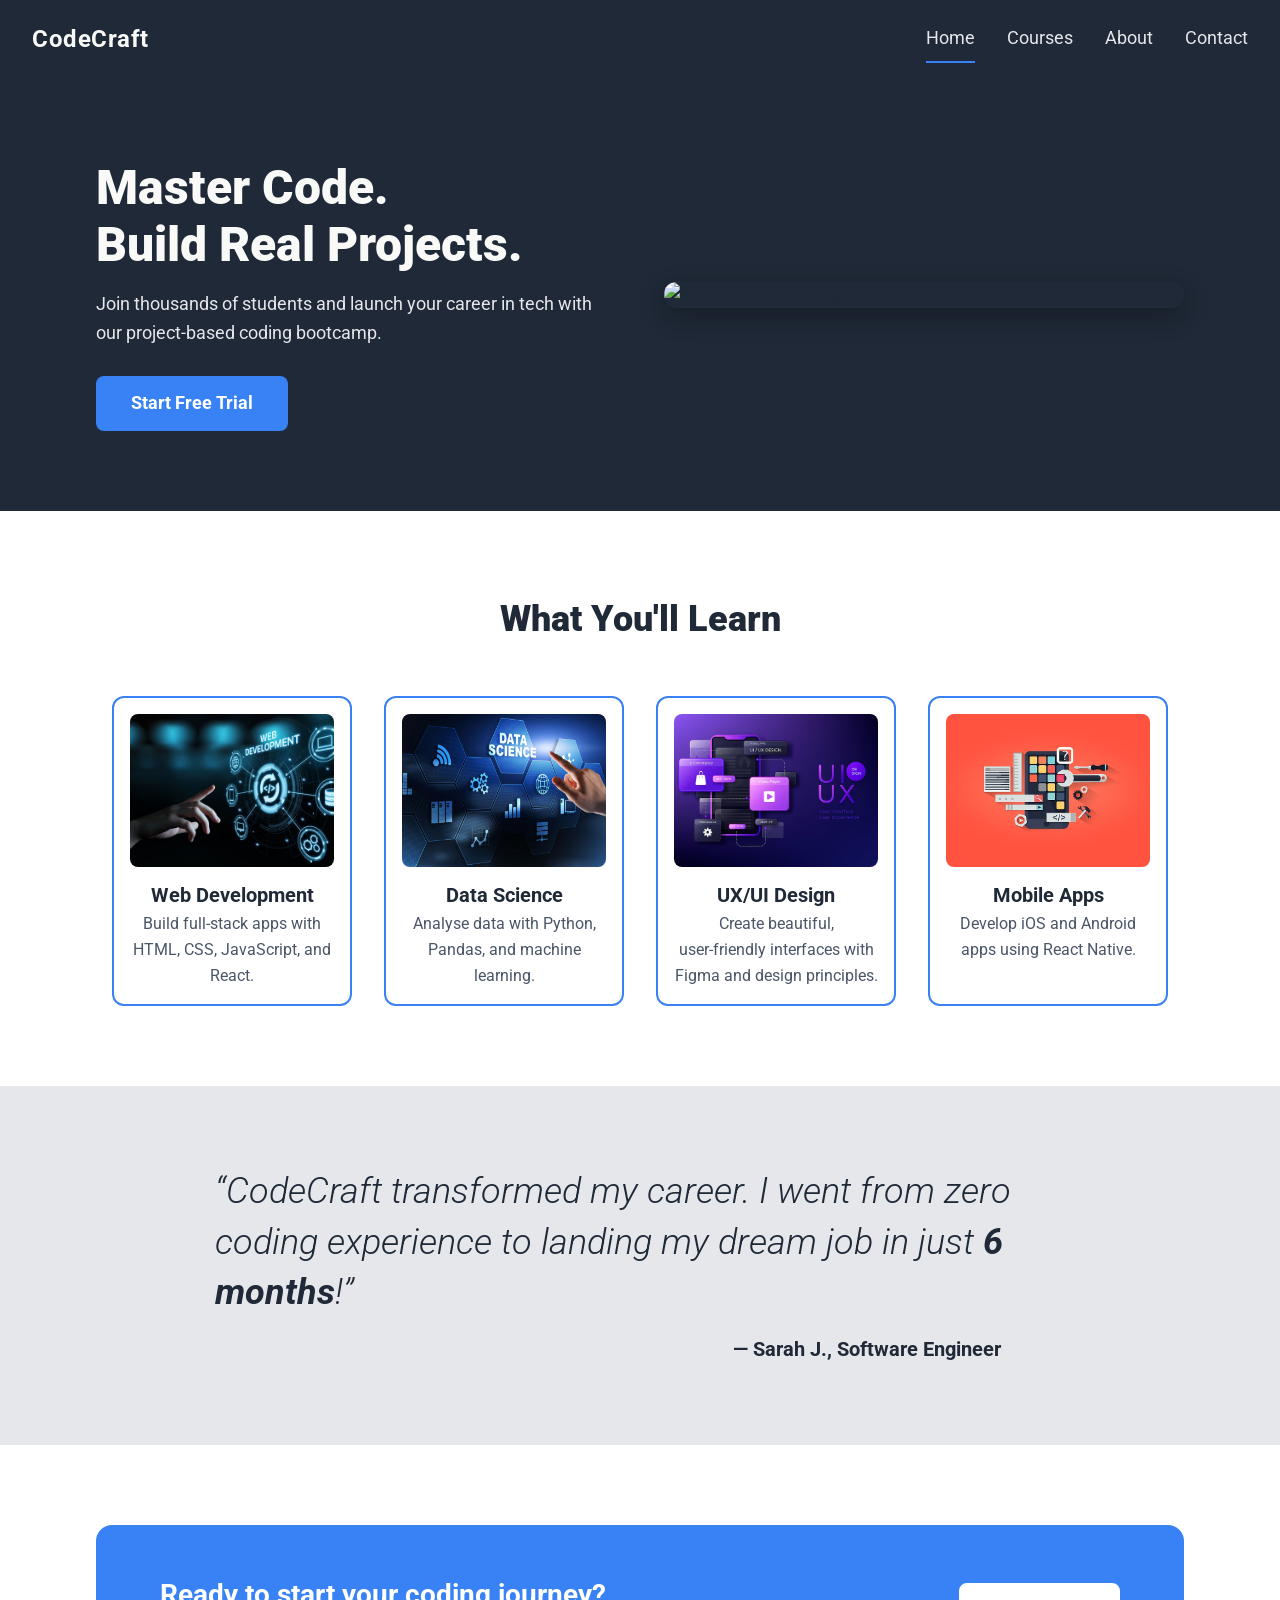
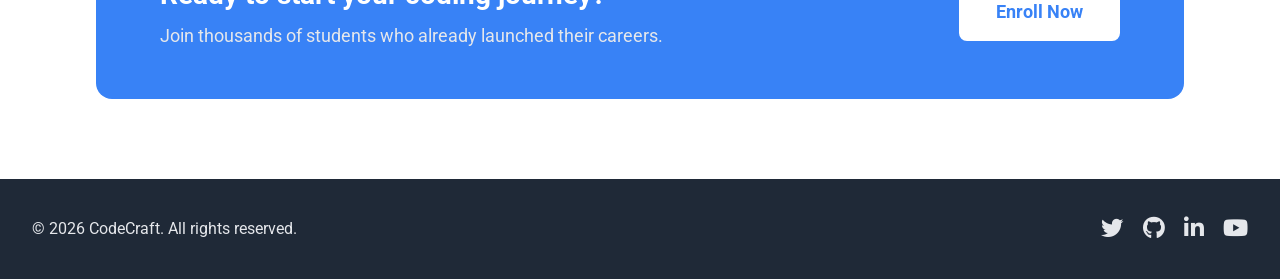
==== commit 0e11b9d3: "Merge pull request #2 from amal-thomas-dev/annalisa-commits small changes to style to stick more clo" ====
--- a/index.html
+++ b/index.html
@@ -15,7 +15,7 @@
   <body>
     <!-- ========== HEADER (shared) ========== -->
     <header>
-      <div class="logo">CodeCraft</div>
+      <a href="index.html" class="logo">CodeCraft</a>
 
       <!-- CSS-only burger menu checkbox -->
       <input type="checkbox" id="nav-toggle" class="nav-toggle" />
@@ -26,7 +26,6 @@
       <nav class="nav-links">
         <a href="index.html" class="active">Home</a>
         <a href="courses.html">Courses</a>
-        <a href="pricing.html">Pricing</a>
         <a href="about.html">About</a>
         <a href="contact.html">Contact</a>
       </nav>
--- a/styles.css
+++ b/styles.css
@@ -1,7 +1,7 @@
 /* ============================================
    IMPORTS & VARIABLES
    ============================================ */
-@import url("https://fonts.googleapis.com/css2?family=Roboto:ital,wght@0,300;0,400;0,700;0,900;1,300&display=swap");
+@import url('https://fonts.googleapis.com/css2?family=Roboto:ital,wght@0,300;0,400;0,700;0,900;1,300&display=swap');
 
 :root {
   --dark-bg: #1f2937;
@@ -12,7 +12,7 @@
   --info-header: #1f2937;
   --quote-bg: #e5e7eb;
   --quote-text: #1f2937;
-  --font-roboto: "Roboto", sans-serif;
+  --font-roboto: 'Roboto', sans-serif;
 }
 
 /* ============================================
@@ -52,7 +52,7 @@
 /* ============================================
    HEADER & NAVIGATION
    ============================================ */
-body > header {
+header {
   background: var(--dark-bg);
   padding: 1rem 2rem;
   display: flex;
@@ -216,7 +216,7 @@
 .card {
   flex: 1 1 200px;
   max-width: 240px;
-  border: 2px solid var(--hero-secondary);
+  border: 2px solid var(--button-color);
   border-radius: 12px;
   padding: 1rem;
   background: #fff;
@@ -262,7 +262,9 @@
 
 .quote blockquote {
   max-width: 850px;
-  text-align: center;
+  text-align: start;
+  display: flex;
+  flex-direction: column;
 }
 
 .quote blockquote p {
@@ -279,6 +281,8 @@
   font-weight: 700;
   font-style: normal;
   color: var(--dark-bg);
+  align-self: flex-end;
+  margin-right: 4rem;
 }
 
 /* ============================================
@@ -604,258 +608,6 @@
 }
 
 /* ============================================
-   PRICING PAGE
-   ============================================ */
-.pricing-plans {
-  max-width: 1200px;
-  margin: 0 auto;
-  padding: 4rem 2rem;
-  text-align: center;
-}
-
-.pricing-plans h2 {
-  font-size: 36px;
-  font-weight: 900;
-  color: var(--info-header);
-  margin-bottom: 3rem;
-  scroll-margin-top: 5rem;
-}
-
-.pricing-cards {
-  display: flex;
-  flex-wrap: wrap;
-  justify-content: center;
-  gap: 2rem;
-  align-items: stretch;
-}
-
-.pricing-card {
-  flex: 1 1 280px;
-  max-width: 340px;
-  display: flex;
-  flex-direction: column;
-  gap: 1.5rem;
-  padding: 2rem 1.5rem;
-  background: #fff;
-  border: 2px solid var(--hero-secondary);
-  border-radius: 16px;
-  text-align: left;
-  position: relative;
-  transition: box-shadow 0.25s ease;
-}
-
-.pricing-card:hover {
-  box-shadow: 0 8px 24px rgba(0, 0, 0, 0.08);
-}
-
-.pricing-card--featured {
-  border-color: var(--button-color);
-  box-shadow: 0 8px 24px rgba(56, 130, 246, 0.15);
-}
-
-.featured-badge {
-  position: absolute;
-  top: -0.75rem;
-  left: 50%;
-  transform: translateX(-50%);
-  background: var(--button-color);
-  color: #ffffff;
-  font-size: 14px;
-  font-weight: 700;
-  padding: 0.35rem 1rem;
-  border-radius: 999px;
-  white-space: nowrap;
-}
-
-.pricing-card header {
-  display: block;
-  background: none;
-  padding: 0;
-  position: static;
-}
-
-.pricing-card header h3 {
-  font-size: 24px;
-  font-weight: 900;
-  color: var(--info-header);
-  margin-bottom: 0.5rem;
-}
-
-.pricing-card .price {
-  margin-bottom: 0.5rem;
-}
-
-.pricing-card .amount {
-  font-size: 42px;
-  font-weight: 900;
-  color: var(--button-color);
-}
-
-.pricing-card .period {
-  font-size: 18px;
-  color: #4a5568;
-}
-
-.pricing-card .plan-tagline {
-  font-size: 16px;
-  color: #4a5568;
-}
-
-.pricing-card ul {
-  list-style: none;
-  display: flex;
-  flex-direction: column;
-  gap: 0.75rem;
-  flex-grow: 1;
-  font-size: 16px;
-  color: var(--dark-bg);
-}
-
-.pricing-card ul li i {
-  color: var(--button-color);
-  margin-right: 0.5rem;
-  width: 1rem;
-  text-align: center;
-}
-
-.pricing-card .btn {
-  align-self: stretch;
-  text-align: center;
-}
-
-.pricing-value {
-  max-width: 1200px;
-  margin: 0 auto;
-  padding: 4rem 2rem;
-  display: flex;
-  flex-wrap: wrap;
-  align-items: center;
-  gap: 3rem;
-  background: #f8fafc;
-}
-
-.pricing-value-text {
-  flex: 1 1 400px;
-}
-
-.pricing-value-text h2 {
-  font-size: 32px;
-  font-weight: 900;
-  margin-bottom: 1rem;
-}
-
-.pricing-value-text > p {
-  font-size: 18px;
-  color: #2d3748;
-  margin-bottom: 1.5rem;
-}
-
-.value-list {
-  list-style: none;
-  display: flex;
-  flex-direction: column;
-  gap: 0.75rem;
-  font-size: 18px;
-  color: var(--dark-bg);
-}
-
-.value-list li {
-  display: flex;
-  align-items: center;
-  gap: 0.75rem;
-}
-
-.value-list i {
-  color: var(--button-color);
-  font-size: 1.2rem;
-  width: 1.8rem;
-  text-align: center;
-}
-
-.pricing-value-image {
-  flex: 1 1 400px;
-  display: flex;
-  flex-direction: column;
-  gap: 0.75rem;
-}
-
-.pricing-value-image img {
-  border-radius: 16px;
-  box-shadow: 0 8px 24px rgba(0, 0, 0, 0.1);
-  width: 100%;
-  height: auto;
-  object-fit: cover;
-  aspect-ratio: 4 / 3;
-}
-
-.pricing-value-image figcaption {
-  font-size: 16px;
-  color: #4a5568;
-  text-align: center;
-  font-style: italic;
-}
-
-.pricing-faq {
-  max-width: 800px;
-  margin: 0 auto;
-  padding: 4rem 2rem;
-  text-align: center;
-}
-
-.pricing-faq h2 {
-  font-size: 36px;
-  font-weight: 900;
-  color: var(--info-header);
-  margin-bottom: 2rem;
-}
-
-.faq-list {
-  display: flex;
-  flex-direction: column;
-  gap: 1rem;
-  text-align: left;
-}
-
-.faq-list details {
-  border: 2px solid var(--hero-secondary);
-  border-radius: 12px;
-  padding: 1rem 1.25rem;
-  background: #fff;
-}
-
-.faq-list summary {
-  font-size: 18px;
-  font-weight: 700;
-  color: var(--info-header);
-  cursor: pointer;
-  list-style: none;
-}
-
-.faq-list summary::-webkit-details-marker {
-  display: none;
-}
-
-.faq-list summary::after {
-  content: "+";
-  float: right;
-  font-size: 1.4rem;
-  font-weight: 400;
-  color: var(--button-color);
-}
-
-.faq-list details[open] summary::after {
-  content: "−";
-}
-
-.faq-list details p {
-  font-size: 16px;
-  color: #4a5568;
-  margin-top: 0.75rem;
-  padding-top: 0.75rem;
-  border-top: 1px solid var(--hero-secondary);
-}
-
-/* ============================================
    RESPONSIVE: TABLET & MOBILE
    ============================================ */
 
@@ -971,20 +723,6 @@
     text-align: center;
   }
 
-  /* --- pricing --- */
-  .pricing-value {
-    flex-direction: column;
-    text-align: center;
-  }
-
-  .value-list li {
-    justify-content: center;
-  }
-
-  .pricing-card {
-    max-width: 100%;
-  }
-
   .page-hero h1 {
     font-size: 32px;
   }
@@ -992,7 +730,7 @@
 
 /* ---- small mobile (375px) ---- */
 @media (max-width: 480px) {
-  body > header {
+  header {
     padding: 0.8rem 1rem;
   }
 
@@ -1040,19 +778,6 @@
 
   .contact-info h2 {
     font-size: 24px;
-  }
-
-  .pricing-plans h2,
-  .pricing-faq h2 {
-    font-size: 28px;
-  }
-
-  .pricing-card .amount {
-    font-size: 36px;
-  }
-
-  .pricing-value-text h2 {
-    font-size: 26px;
   }
 }
 
@@ -1073,11 +798,4 @@
   .cta {
     padding: 5rem 6rem;
   }
-
-  .pricing-plans,
-  .pricing-value,
-  .pricing-faq {
-    padding-left: 6rem;
-    padding-right: 6rem;
-  }
-}
+}
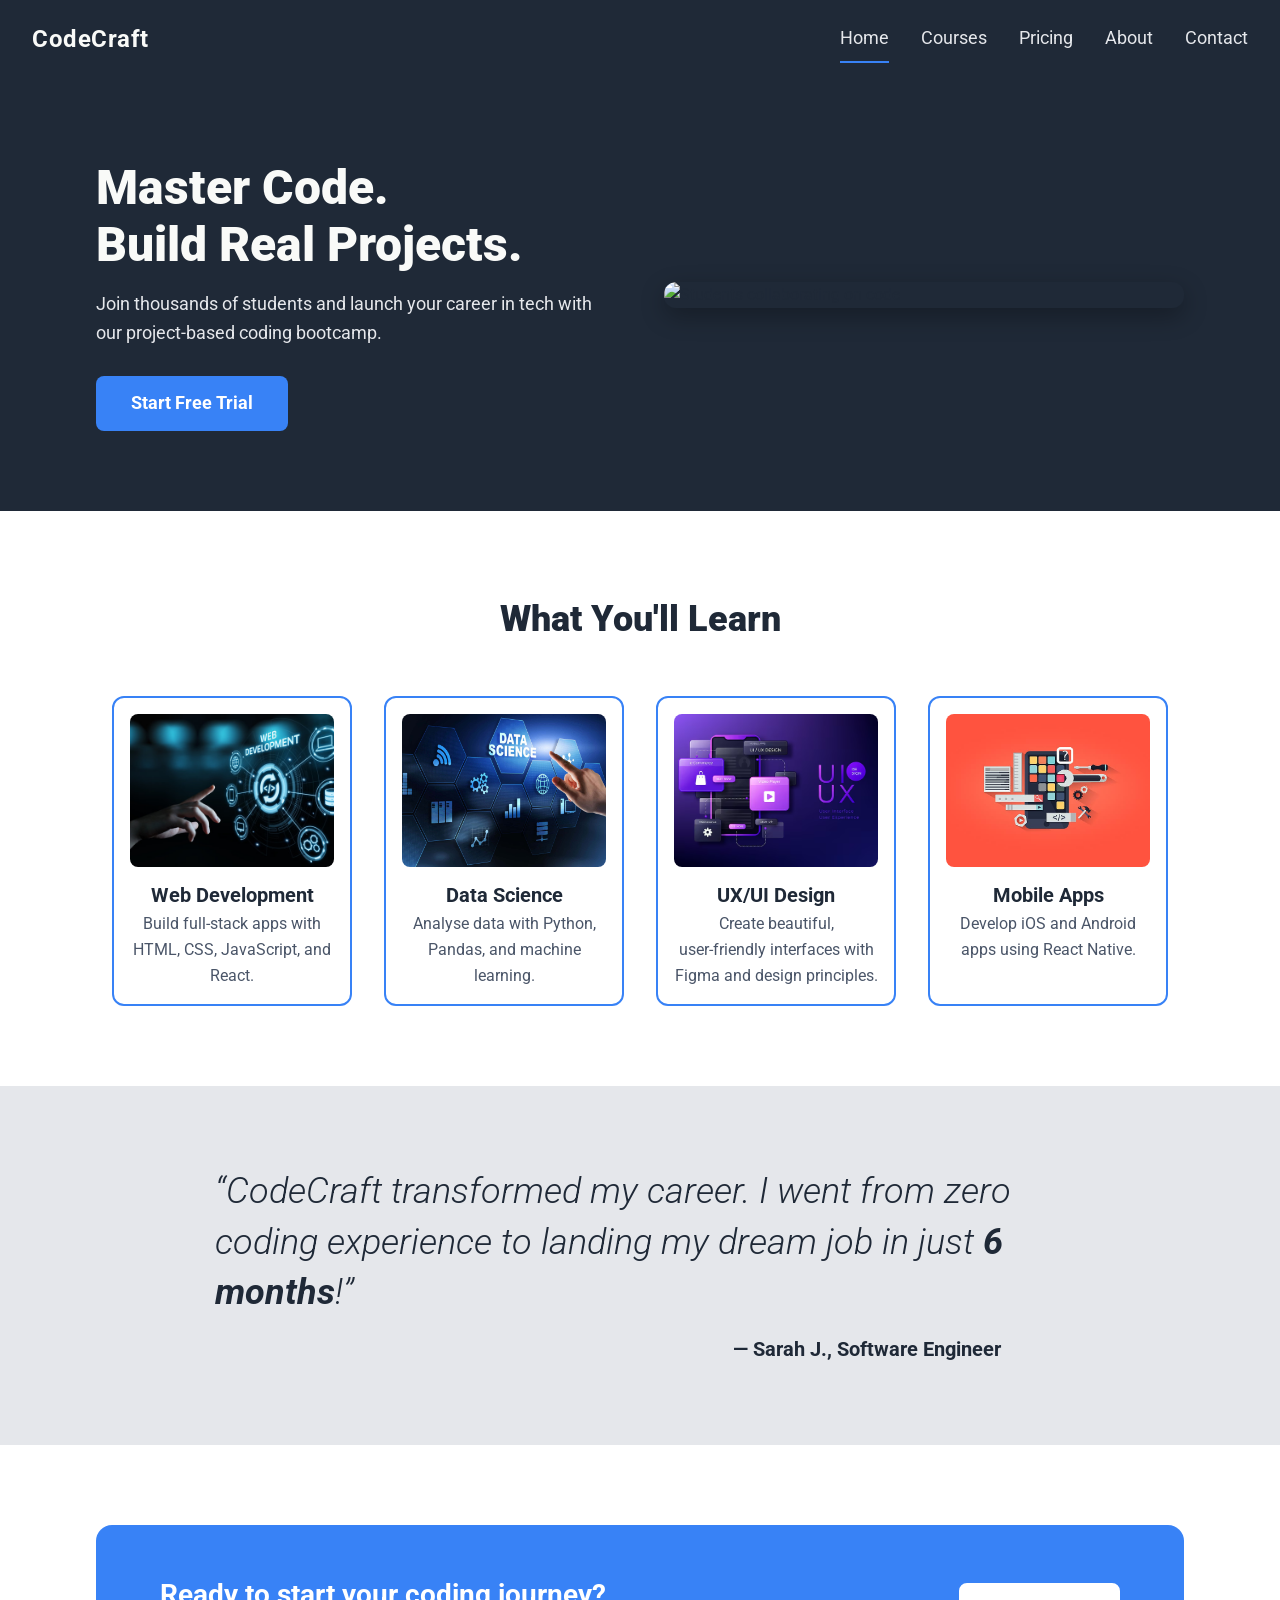
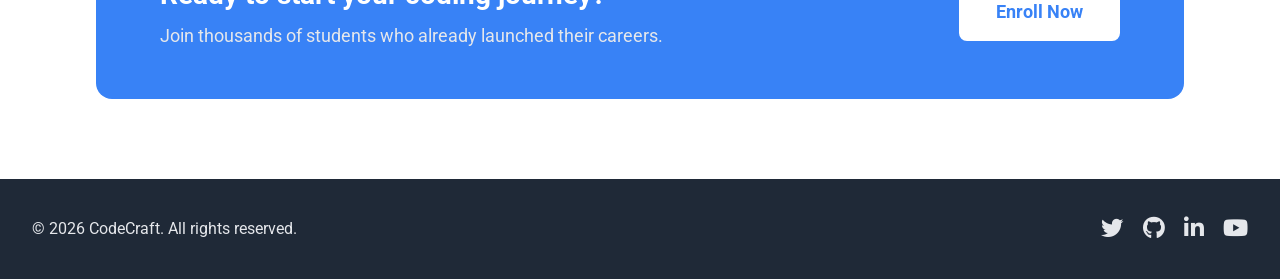
==== commit 836c41f2: "Merge pull request #3 from amal-thomas-dev/fariz-commits Added pricing page and updated site navigat" ====
--- a/index.html
+++ b/index.html
@@ -26,6 +26,7 @@
       <nav class="nav-links">
         <a href="index.html" class="active">Home</a>
         <a href="courses.html">Courses</a>
+        <a href="pricing.html">Pricing</a>
         <a href="about.html">About</a>
         <a href="contact.html">Contact</a>
       </nav>
--- a/styles.css
+++ b/styles.css
@@ -52,7 +52,7 @@
 /* ============================================
    HEADER & NAVIGATION
    ============================================ */
-header {
+body > header {
   background: var(--dark-bg);
   padding: 1rem 2rem;
   display: flex;
@@ -608,6 +608,258 @@
 }
 
 /* ============================================
+   PRICING PAGE
+   ============================================ */
+.pricing-plans {
+  max-width: 1200px;
+  margin: 0 auto;
+  padding: 4rem 2rem;
+  text-align: center;
+}
+
+.pricing-plans h2 {
+  font-size: 36px;
+  font-weight: 900;
+  color: var(--info-header);
+  margin-bottom: 3rem;
+  scroll-margin-top: 5rem;
+}
+
+.pricing-cards {
+  display: flex;
+  flex-wrap: wrap;
+  justify-content: center;
+  gap: 2rem;
+  align-items: stretch;
+}
+
+.pricing-card {
+  flex: 1 1 280px;
+  max-width: 340px;
+  display: flex;
+  flex-direction: column;
+  gap: 1.5rem;
+  padding: 2rem 1.5rem;
+  background: #fff;
+  border: 2px solid var(--hero-secondary);
+  border-radius: 16px;
+  text-align: left;
+  position: relative;
+  transition: box-shadow 0.25s ease;
+}
+
+.pricing-card:hover {
+  box-shadow: 0 8px 24px rgba(0, 0, 0, 0.08);
+}
+
+.pricing-card--featured {
+  border-color: var(--button-color);
+  box-shadow: 0 8px 24px rgba(56, 130, 246, 0.15);
+}
+
+.featured-badge {
+  position: absolute;
+  top: -0.75rem;
+  left: 50%;
+  transform: translateX(-50%);
+  background: var(--button-color);
+  color: #ffffff;
+  font-size: 14px;
+  font-weight: 700;
+  padding: 0.35rem 1rem;
+  border-radius: 999px;
+  white-space: nowrap;
+}
+
+.pricing-card header {
+  display: block;
+  background: none;
+  padding: 0;
+  position: static;
+}
+
+.pricing-card header h3 {
+  font-size: 24px;
+  font-weight: 900;
+  color: var(--info-header);
+  margin-bottom: 0.5rem;
+}
+
+.pricing-card .price {
+  margin-bottom: 0.5rem;
+}
+
+.pricing-card .amount {
+  font-size: 42px;
+  font-weight: 900;
+  color: var(--button-color);
+}
+
+.pricing-card .period {
+  font-size: 18px;
+  color: #4a5568;
+}
+
+.pricing-card .plan-tagline {
+  font-size: 16px;
+  color: #4a5568;
+}
+
+.pricing-card ul {
+  list-style: none;
+  display: flex;
+  flex-direction: column;
+  gap: 0.75rem;
+  flex-grow: 1;
+  font-size: 16px;
+  color: var(--dark-bg);
+}
+
+.pricing-card ul li i {
+  color: var(--button-color);
+  margin-right: 0.5rem;
+  width: 1rem;
+  text-align: center;
+}
+
+.pricing-card .btn {
+  align-self: stretch;
+  text-align: center;
+}
+
+.pricing-value {
+  max-width: 1200px;
+  margin: 0 auto;
+  padding: 4rem 2rem;
+  display: flex;
+  flex-wrap: wrap;
+  align-items: center;
+  gap: 3rem;
+  background: #f8fafc;
+}
+
+.pricing-value-text {
+  flex: 1 1 400px;
+}
+
+.pricing-value-text h2 {
+  font-size: 32px;
+  font-weight: 900;
+  margin-bottom: 1rem;
+}
+
+.pricing-value-text > p {
+  font-size: 18px;
+  color: #2d3748;
+  margin-bottom: 1.5rem;
+}
+
+.value-list {
+  list-style: none;
+  display: flex;
+  flex-direction: column;
+  gap: 0.75rem;
+  font-size: 18px;
+  color: var(--dark-bg);
+}
+
+.value-list li {
+  display: flex;
+  align-items: center;
+  gap: 0.75rem;
+}
+
+.value-list i {
+  color: var(--button-color);
+  font-size: 1.2rem;
+  width: 1.8rem;
+  text-align: center;
+}
+
+.pricing-value-image {
+  flex: 1 1 400px;
+  display: flex;
+  flex-direction: column;
+  gap: 0.75rem;
+}
+
+.pricing-value-image img {
+  border-radius: 16px;
+  box-shadow: 0 8px 24px rgba(0, 0, 0, 0.1);
+  width: 100%;
+  height: auto;
+  object-fit: cover;
+  aspect-ratio: 4 / 3;
+}
+
+.pricing-value-image figcaption {
+  font-size: 16px;
+  color: #4a5568;
+  text-align: center;
+  font-style: italic;
+}
+
+.pricing-faq {
+  max-width: 800px;
+  margin: 0 auto;
+  padding: 4rem 2rem;
+  text-align: center;
+}
+
+.pricing-faq h2 {
+  font-size: 36px;
+  font-weight: 900;
+  color: var(--info-header);
+  margin-bottom: 2rem;
+}
+
+.faq-list {
+  display: flex;
+  flex-direction: column;
+  gap: 1rem;
+  text-align: left;
+}
+
+.faq-list details {
+  border: 2px solid var(--hero-secondary);
+  border-radius: 12px;
+  padding: 1rem 1.25rem;
+  background: #fff;
+}
+
+.faq-list summary {
+  font-size: 18px;
+  font-weight: 700;
+  color: var(--info-header);
+  cursor: pointer;
+  list-style: none;
+}
+
+.faq-list summary::-webkit-details-marker {
+  display: none;
+}
+
+.faq-list summary::after {
+  content: "+";
+  float: right;
+  font-size: 1.4rem;
+  font-weight: 400;
+  color: var(--button-color);
+}
+
+.faq-list details[open] summary::after {
+  content: "−";
+}
+
+.faq-list details p {
+  font-size: 16px;
+  color: #4a5568;
+  margin-top: 0.75rem;
+  padding-top: 0.75rem;
+  border-top: 1px solid var(--hero-secondary);
+}
+
+/* ============================================
    RESPONSIVE: TABLET & MOBILE
    ============================================ */
 
@@ -723,6 +975,20 @@
     text-align: center;
   }
 
+  /* --- pricing --- */
+  .pricing-value {
+    flex-direction: column;
+    text-align: center;
+  }
+
+  .value-list li {
+    justify-content: center;
+  }
+
+  .pricing-card {
+    max-width: 100%;
+  }
+
   .page-hero h1 {
     font-size: 32px;
   }
@@ -730,7 +996,7 @@
 
 /* ---- small mobile (375px) ---- */
 @media (max-width: 480px) {
-  header {
+  body > header {
     padding: 0.8rem 1rem;
   }
 
@@ -778,6 +1044,19 @@
 
   .contact-info h2 {
     font-size: 24px;
+  }
+
+  .pricing-plans h2,
+  .pricing-faq h2 {
+    font-size: 28px;
+  }
+
+  .pricing-card .amount {
+    font-size: 36px;
+  }
+
+  .pricing-value-text h2 {
+    font-size: 26px;
   }
 }
 
@@ -798,4 +1077,11 @@
   .cta {
     padding: 5rem 6rem;
   }
-}
+
+  .pricing-plans,
+  .pricing-value,
+  .pricing-faq {
+    padding-left: 6rem;
+    padding-right: 6rem;
+  }
+}
